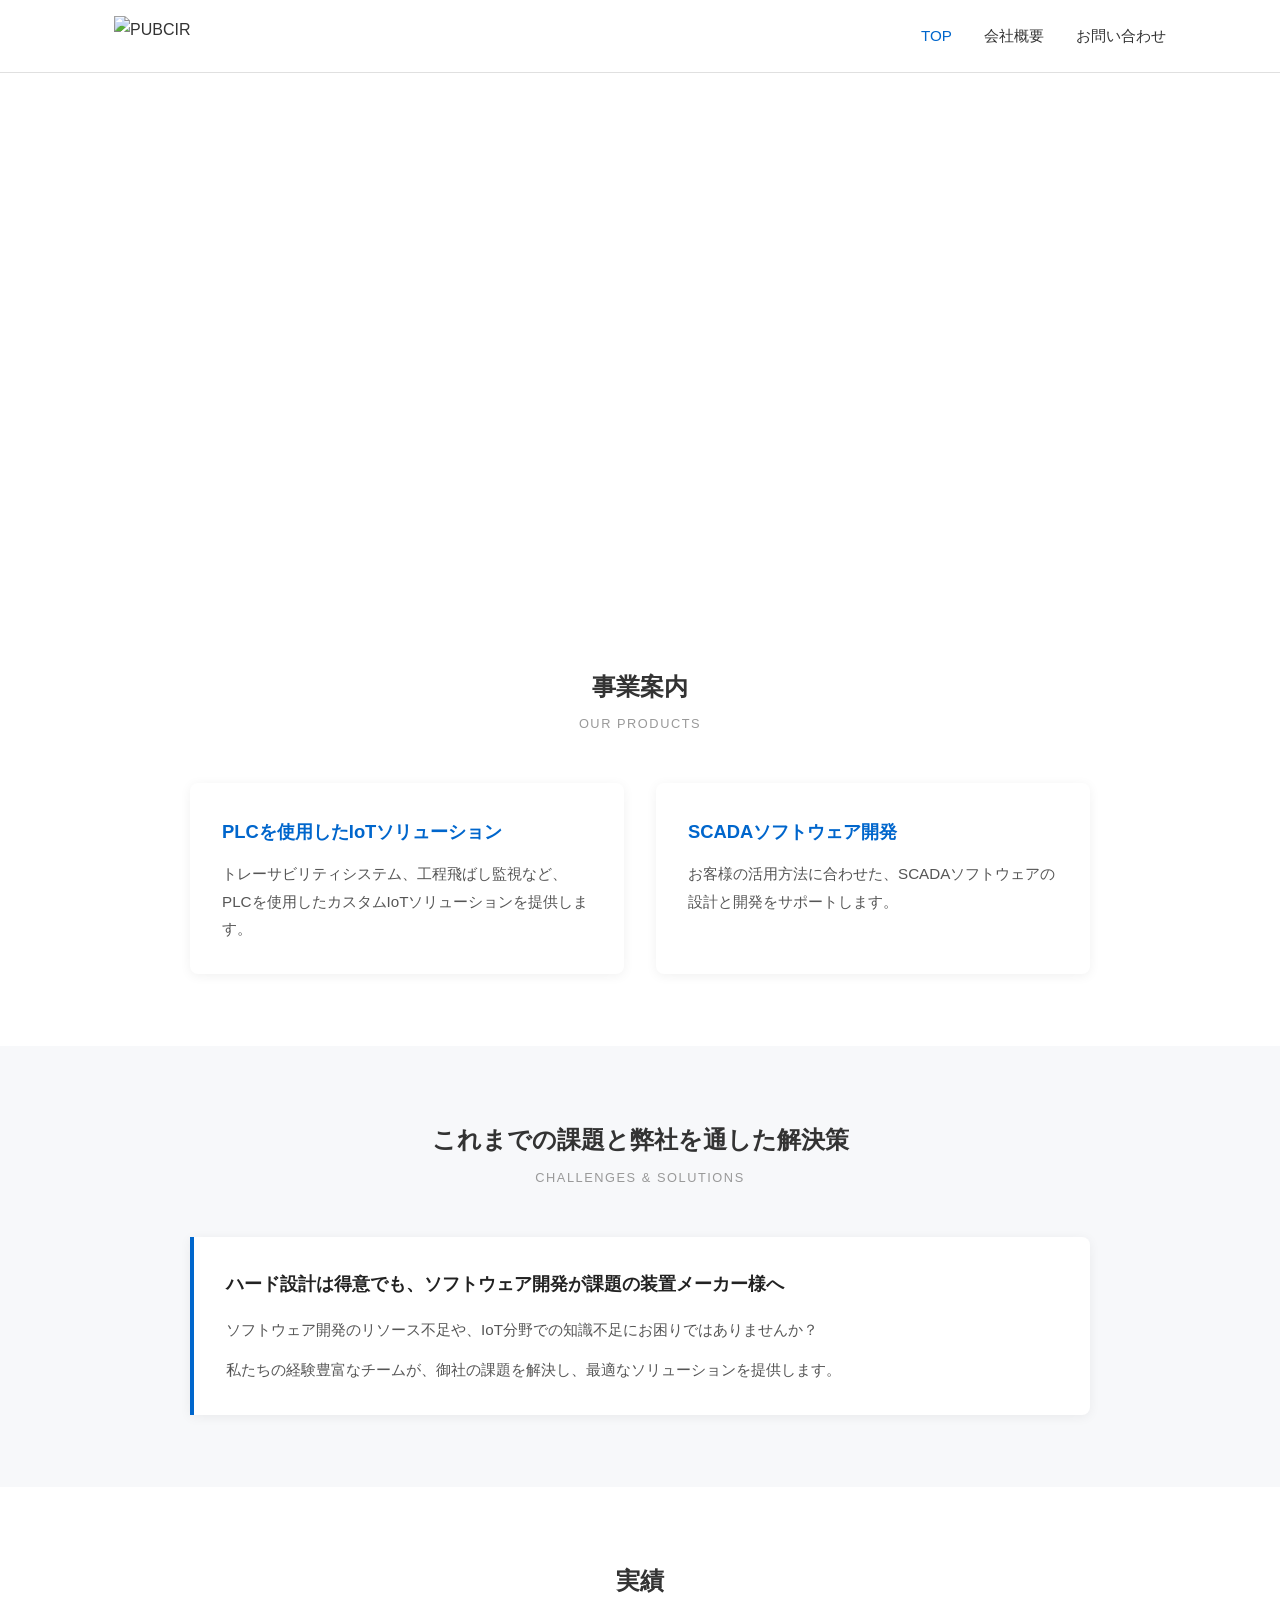
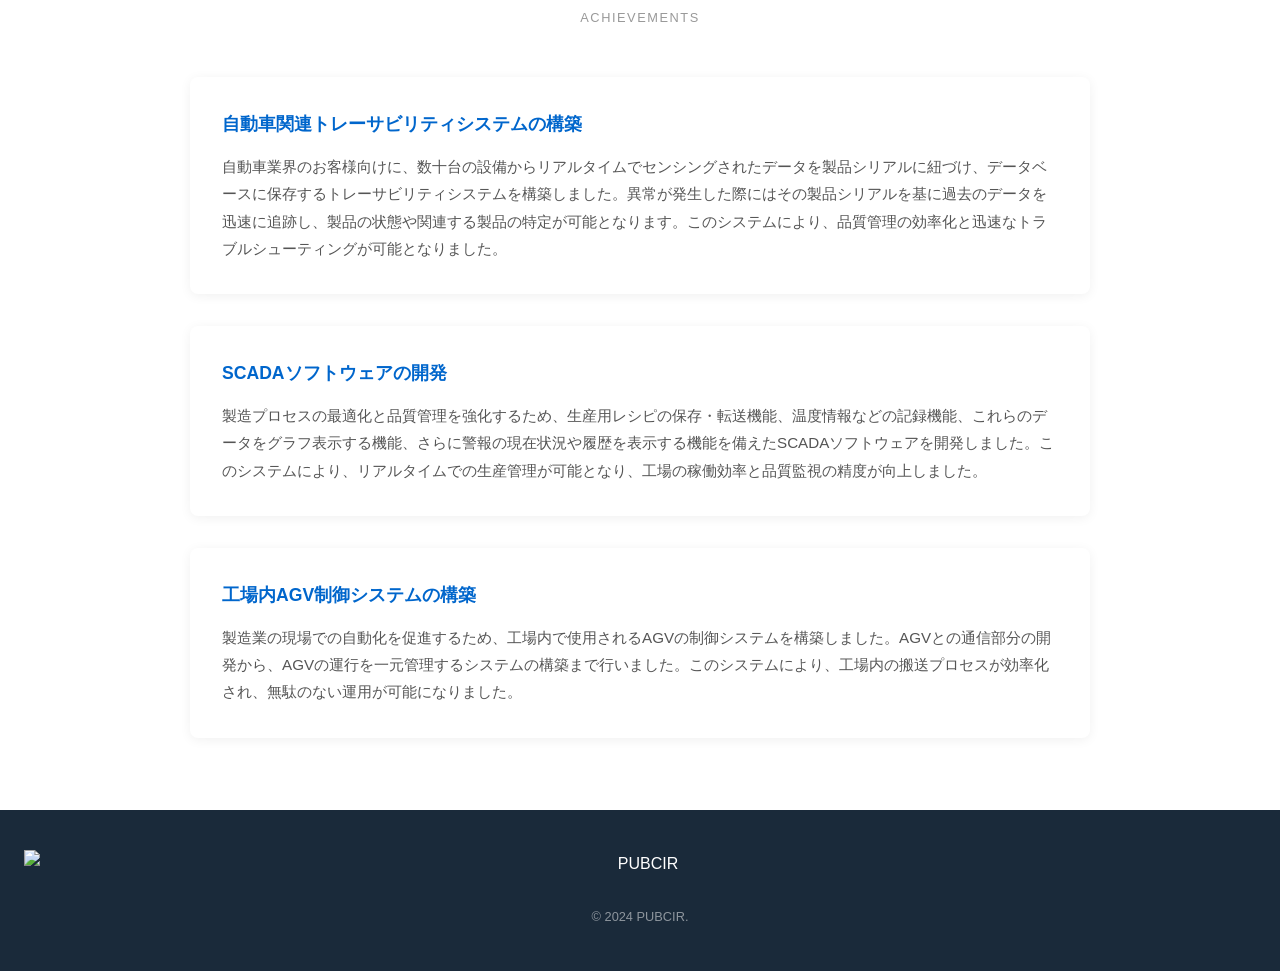
==== index.html @ 2002fdd9 "Initial commit: static website for PUBCIR" ====
<!DOCTYPE html>
<html lang="ja">
<head>
  <meta charset="UTF-8">
  <meta name="viewport" content="width=device-width, initial-scale=1.0">
  <title>PUBCIR｜デジタル技術でものづくりを次のレベルへ</title>
  <meta name="description" content="ソフトウェア開発で、製造現場の自動化・デジタル化を実現します。PLCを使用したIoTソリューション、SCADAソフトウェア開発。">
  <link rel="stylesheet" href="css/style.css">
</head>
<body>

  <!-- Header -->
  <header class="site-header">
    <div class="header-inner">
      <a href="index.html" class="logo">
        <img src="https://pubcir.net/wp-content/uploads/2024/07/pubcir_logo_23.png" alt="PUBCIR">
      </a>
      <button class="hamburger" id="hamburger" aria-label="メニュー">
        <span></span><span></span><span></span>
      </button>
      <nav class="global-nav" id="globalNav">
        <ul>
          <li><a href="index.html" class="active">TOP</a></li>
          <li><a href="company.html">会社概要</a></li>
          <li><a href="contact.html">お問い合わせ</a></li>
        </ul>
      </nav>
    </div>
  </header>

  <!-- Hero -->
  <section class="hero">
    <div class="hero-bg" style="background-image:url('https://pubcir.net/wp-content/uploads/2024/08/29417635_m-1024x681.jpg')"></div>
    <div class="hero-content">
      <h1>デジタル技術でものづくりを次のレベルへ</h1>
      <p>ソフトウェア開発で、製造現場の自動化・デジタル化を実現します</p>
    </div>
  </section>

  <!-- 事業案内 -->
  <section class="section">
    <div class="section-inner">
      <div class="section-heading">
        <h2>事業案内</h2>
        <span class="en">our products</span>
      </div>
      <div class="card-grid">
        <div class="card">
          <h3>PLCを使用したIoTソリューション</h3>
          <p>トレーサビリティシステム、工程飛ばし監視など、PLCを使用したカスタムIoTソリューションを提供します。</p>
        </div>
        <div class="card">
          <h3>SCADAソフトウェア開発</h3>
          <p>お客様の活用方法に合わせた、SCADAソフトウェアの設計と開発をサポートします。</p>
        </div>
      </div>
    </div>
  </section>

  <!-- 課題と解決策 -->
  <section class="section">
    <div class="section-inner">
      <div class="section-heading">
        <h2>これまでの課題と弊社を通した解決策</h2>
        <span class="en">Challenges &amp; Solutions</span>
      </div>
      <div class="challenge-box">
        <h3>ハード設計は得意でも、ソフトウェア開発が課題の装置メーカー様へ</h3>
        <p>ソフトウェア開発のリソース不足や、IoT分野での知識不足にお困りではありませんか？</p>
        <p style="margin-top:12px;">私たちの経験豊富なチームが、御社の課題を解決し、最適なソリューションを提供します。</p>
      </div>
    </div>
  </section>

  <!-- 実績 -->
  <section class="section">
    <div class="section-inner">
      <div class="section-heading">
        <h2>実績</h2>
        <span class="en">Achievements</span>
      </div>
      <div class="achievement-list">
        <div class="achievement-item">
          <h3>自動車関連トレーサビリティシステムの構築</h3>
          <p>自動車業界のお客様向けに、数十台の設備からリアルタイムでセンシングされたデータを製品シリアルに紐づけ、データベースに保存するトレーサビリティシステムを構築しました。異常が発生した際にはその製品シリアルを基に過去のデータを迅速に追跡し、製品の状態や関連する製品の特定が可能となります。このシステムにより、品質管理の効率化と迅速なトラブルシューティングが可能となりました。</p>
        </div>
        <div class="achievement-item">
          <h3>SCADAソフトウェアの開発</h3>
          <p>製造プロセスの最適化と品質管理を強化するため、生産用レシピの保存・転送機能、温度情報などの記録機能、これらのデータをグラフ表示する機能、さらに警報の現在状況や履歴を表示する機能を備えたSCADAソフトウェアを開発しました。このシステムにより、リアルタイムでの生産管理が可能となり、工場の稼働効率と品質監視の精度が向上しました。</p>
        </div>
        <div class="achievement-item">
          <h3>工場内AGV制御システムの構築</h3>
          <p>製造業の現場での自動化を促進するため、工場内で使用されるAGVの制御システムを構築しました。AGVとの通信部分の開発から、AGVの運行を一元管理するシステムの構築まで行いました。このシステムにより、工場内の搬送プロセスが効率化され、無駄のない運用が可能になりました。</p>
        </div>
      </div>
    </div>
  </section>

  <!-- Footer -->
  <footer class="site-footer">
    <a href="index.html" class="footer-logo">
      <img src="https://pubcir.net/wp-content/uploads/2024/07/pubcir_logo_23.png" alt="PUBCIR">
    </a>
    <small>&copy; 2024 PUBCIR.</small>
  </footer>

  <script>
    document.getElementById('hamburger').addEventListener('click', function () {
      document.getElementById('globalNav').classList.toggle('open');
    });
  </script>
</body>
</html>
---- css/style.css ----
/* ========== Reset & Base ========== */
*,
*::before,
*::after {
  margin: 0;
  padding: 0;
  box-sizing: border-box;
}

html {
  scroll-behavior: smooth;
}

body {
  font-family: "Helvetica Neue", Arial, "Hiragino Kaku Gothic ProN",
    "Hiragino Sans", Meiryo, sans-serif;
  color: #333;
  line-height: 1.8;
  background: #fff;
}

a {
  color: inherit;
  text-decoration: none;
}

img {
  max-width: 100%;
  height: auto;
  display: block;
}

/* ========== Header ========== */
.site-header {
  background: #fff;
  border-bottom: 1px solid #e0e0e0;
  position: sticky;
  top: 0;
  z-index: 100;
}

.header-inner {
  max-width: 1100px;
  margin: 0 auto;
  padding: 16px 24px;
  display: flex;
  align-items: center;
  justify-content: space-between;
}

.logo img {
  height: 40px;
  width: auto;
}

.global-nav ul {
  list-style: none;
  display: flex;
  gap: 32px;
}

.global-nav a {
  font-size: 0.95rem;
  font-weight: 500;
  transition: color 0.2s;
}

.global-nav a:hover,
.global-nav a.active {
  color: #0066cc;
}

/* Hamburger (mobile) */
.hamburger {
  display: none;
  background: none;
  border: none;
  cursor: pointer;
  flex-direction: column;
  gap: 5px;
  padding: 4px;
}

.hamburger span {
  display: block;
  width: 24px;
  height: 2px;
  background: #333;
  transition: 0.3s;
}

/* ========== Hero ========== */
.hero {
  position: relative;
  height: 520px;
  overflow: hidden;
  display: flex;
  align-items: center;
  justify-content: center;
  text-align: center;
  color: #fff;
}

.hero-bg {
  position: absolute;
  inset: 0;
  background-size: cover;
  background-position: center;
  filter: brightness(0.55);
}

.hero-content {
  position: relative;
  z-index: 1;
  max-width: 700px;
  padding: 0 24px;
}

.hero-content h1 {
  font-size: 2rem;
  font-weight: 700;
  margin-bottom: 16px;
  letter-spacing: 0.04em;
}

.hero-content p {
  font-size: 1.05rem;
  opacity: 0.92;
}

/* ========== Sections ========== */
.section {
  padding: 72px 24px;
}

.section:nth-child(even) {
  background: #f7f8fa;
}

.section-inner {
  max-width: 900px;
  margin: 0 auto;
}

.section-heading {
  text-align: center;
  margin-bottom: 48px;
}

.section-heading h2 {
  font-size: 1.5rem;
  font-weight: 700;
  margin-bottom: 4px;
}

.section-heading .en {
  display: block;
  font-size: 0.8rem;
  color: #999;
  letter-spacing: 0.12em;
  text-transform: uppercase;
}

/* ========== Cards (事業案内) ========== */
.card-grid {
  display: grid;
  grid-template-columns: repeat(auto-fit, minmax(340px, 1fr));
  gap: 32px;
}

.card {
  background: #fff;
  border-radius: 8px;
  padding: 32px;
  box-shadow: 0 2px 12px rgba(0, 0, 0, 0.06);
  transition: transform 0.2s, box-shadow 0.2s;
}

.card:hover {
  transform: translateY(-4px);
  box-shadow: 0 6px 20px rgba(0, 0, 0, 0.1);
}

.card h3 {
  font-size: 1.15rem;
  margin-bottom: 12px;
  color: #0066cc;
}

.card p {
  font-size: 0.95rem;
  color: #555;
}

/* ========== Challenges & Solutions ========== */
.challenge-box {
  background: #fff;
  border-left: 4px solid #0066cc;
  padding: 32px;
  border-radius: 0 8px 8px 0;
  box-shadow: 0 2px 12px rgba(0, 0, 0, 0.06);
}

.challenge-box h3 {
  font-size: 1.1rem;
  margin-bottom: 16px;
  color: #222;
}

.challenge-box p {
  font-size: 0.95rem;
  color: #555;
}

/* ========== Achievements ========== */
.achievement-list {
  display: flex;
  flex-direction: column;
  gap: 32px;
}

.achievement-item {
  background: #fff;
  border-radius: 8px;
  padding: 32px;
  box-shadow: 0 2px 12px rgba(0, 0, 0, 0.06);
}

.achievement-item h3 {
  font-size: 1.1rem;
  margin-bottom: 12px;
  color: #0066cc;
}

.achievement-item p {
  font-size: 0.95rem;
  color: #555;
}

/* ========== Page Header (sub pages) ========== */
.page-header {
  background: #1a2a3a;
  color: #fff;
  text-align: center;
  padding: 64px 24px;
}

.page-header h1 {
  font-size: 1.8rem;
  font-weight: 700;
  margin-bottom: 4px;
}

.page-header .en {
  font-size: 0.8rem;
  color: rgba(255, 255, 255, 0.6);
  letter-spacing: 0.12em;
  text-transform: uppercase;
}

/* ========== Company Table ========== */
.company-intro {
  text-align: center;
  margin-bottom: 48px;
  font-size: 0.95rem;
  color: #555;
}

.company-table {
  width: 100%;
  border-collapse: collapse;
}

.company-table th,
.company-table td {
  padding: 16px 20px;
  border-bottom: 1px solid #e0e0e0;
  text-align: left;
  font-size: 0.95rem;
  vertical-align: top;
}

.company-table th {
  width: 160px;
  background: #f7f8fa;
  font-weight: 600;
  white-space: nowrap;
}

/* ========== Contact CTA ========== */
.contact-body {
  text-align: center;
}

.contact-body .lead {
  font-size: 0.95rem;
  color: #555;
  margin-bottom: 40px;
}

.btn-primary {
  display: inline-block;
  background: #0066cc;
  color: #fff;
  padding: 16px 48px;
  border-radius: 6px;
  font-size: 1rem;
  font-weight: 600;
  transition: background 0.2s;
}

.btn-primary:hover {
  background: #0052a3;
}

/* ========== Breadcrumb ========== */
.breadcrumb {
  max-width: 900px;
  margin: 24px auto;
  padding: 0 24px;
  font-size: 0.85rem;
  color: #999;
}

.breadcrumb a {
  color: #0066cc;
}

.breadcrumb a:hover {
  text-decoration: underline;
}

/* ========== Footer ========== */
.site-footer {
  background: #1a2a3a;
  color: #fff;
  text-align: center;
  padding: 40px 24px;
}

.footer-logo img {
  height: 36px;
  margin: 0 auto 16px;
}

.site-footer small {
  font-size: 0.8rem;
  color: rgba(255, 255, 255, 0.5);
}

/* ========== Responsive ========== */
@media (max-width: 768px) {
  .hamburger {
    display: flex;
  }

  .global-nav {
    display: none;
    position: absolute;
    top: 100%;
    left: 0;
    right: 0;
    background: #fff;
    border-bottom: 1px solid #e0e0e0;
    padding: 16px 24px;
  }

  .global-nav.open {
    display: block;
  }

  .global-nav ul {
    flex-direction: column;
    gap: 16px;
  }

  .hero {
    height: 380px;
  }

  .hero-content h1 {
    font-size: 1.5rem;
  }

  .card-grid {
    grid-template-columns: 1fr;
  }

  .section {
    padding: 48px 16px;
  }

  .company-table th {
    width: 120px;
  }
}
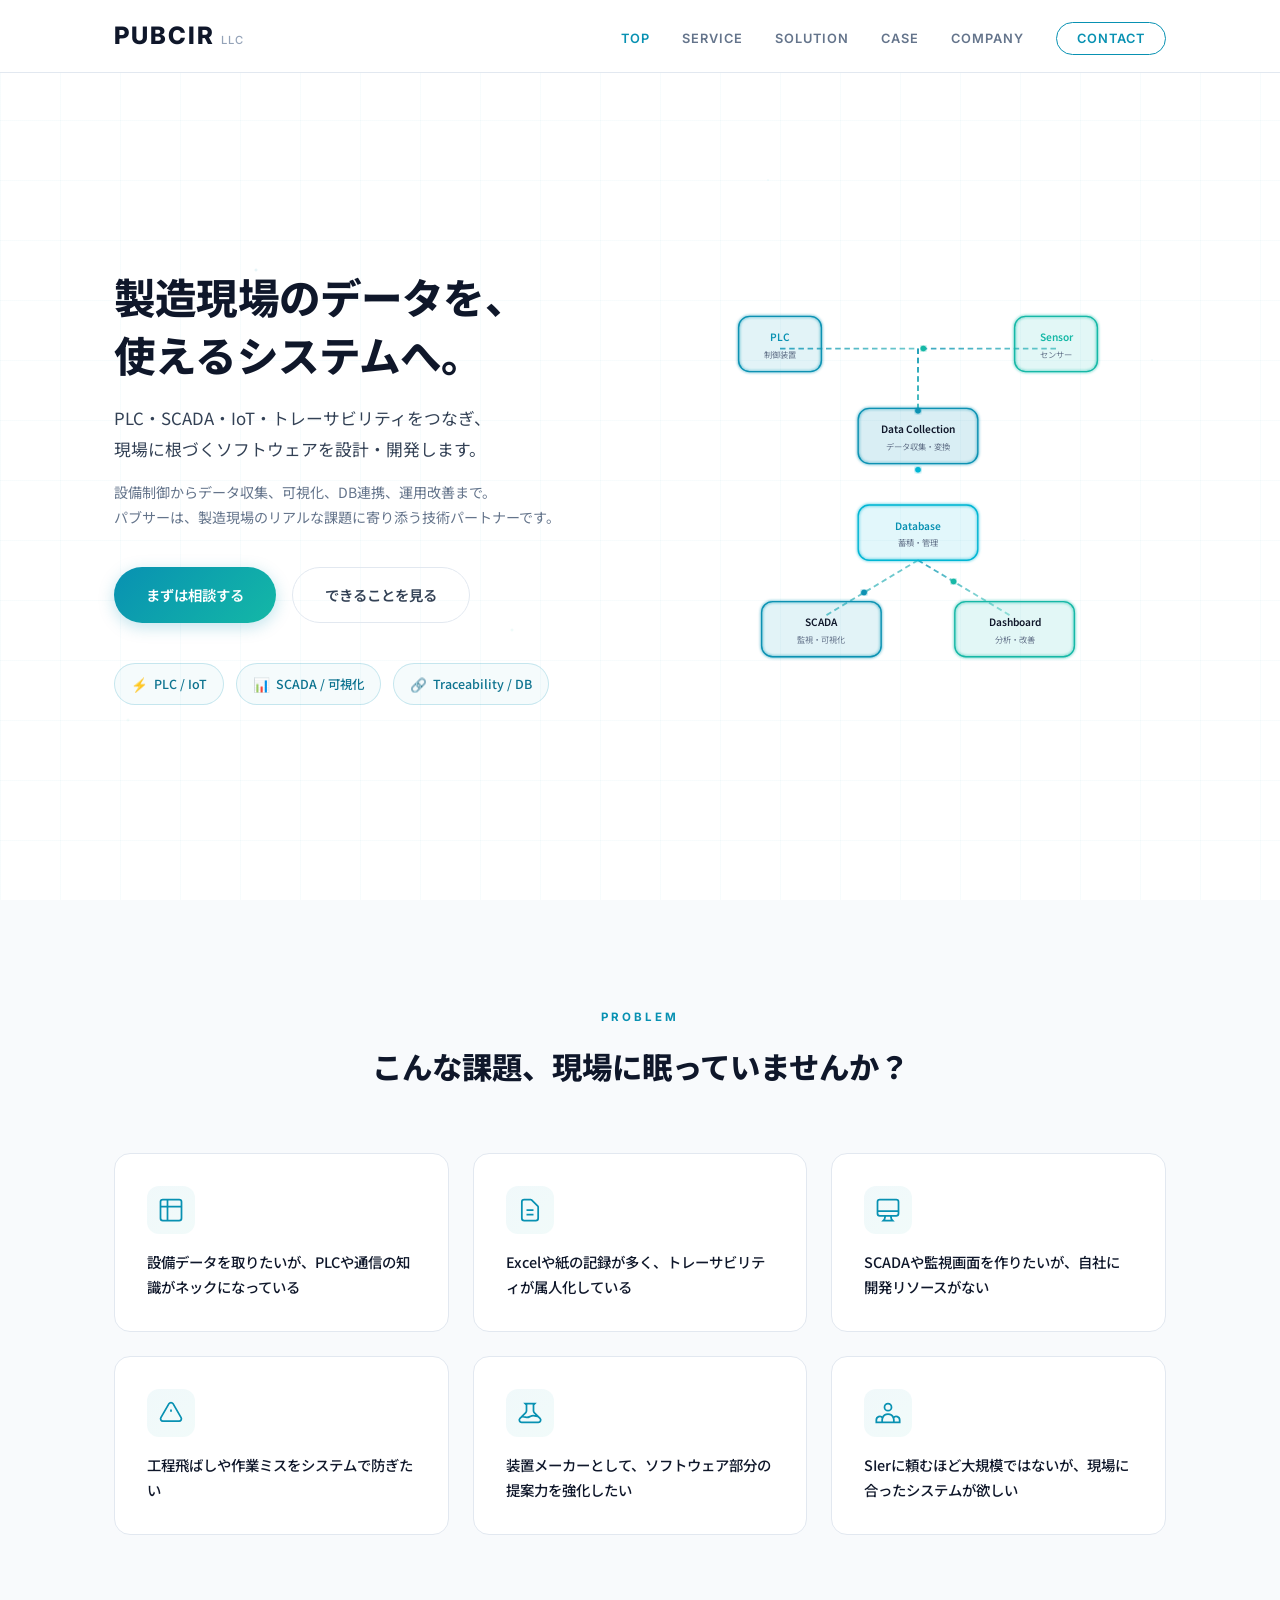
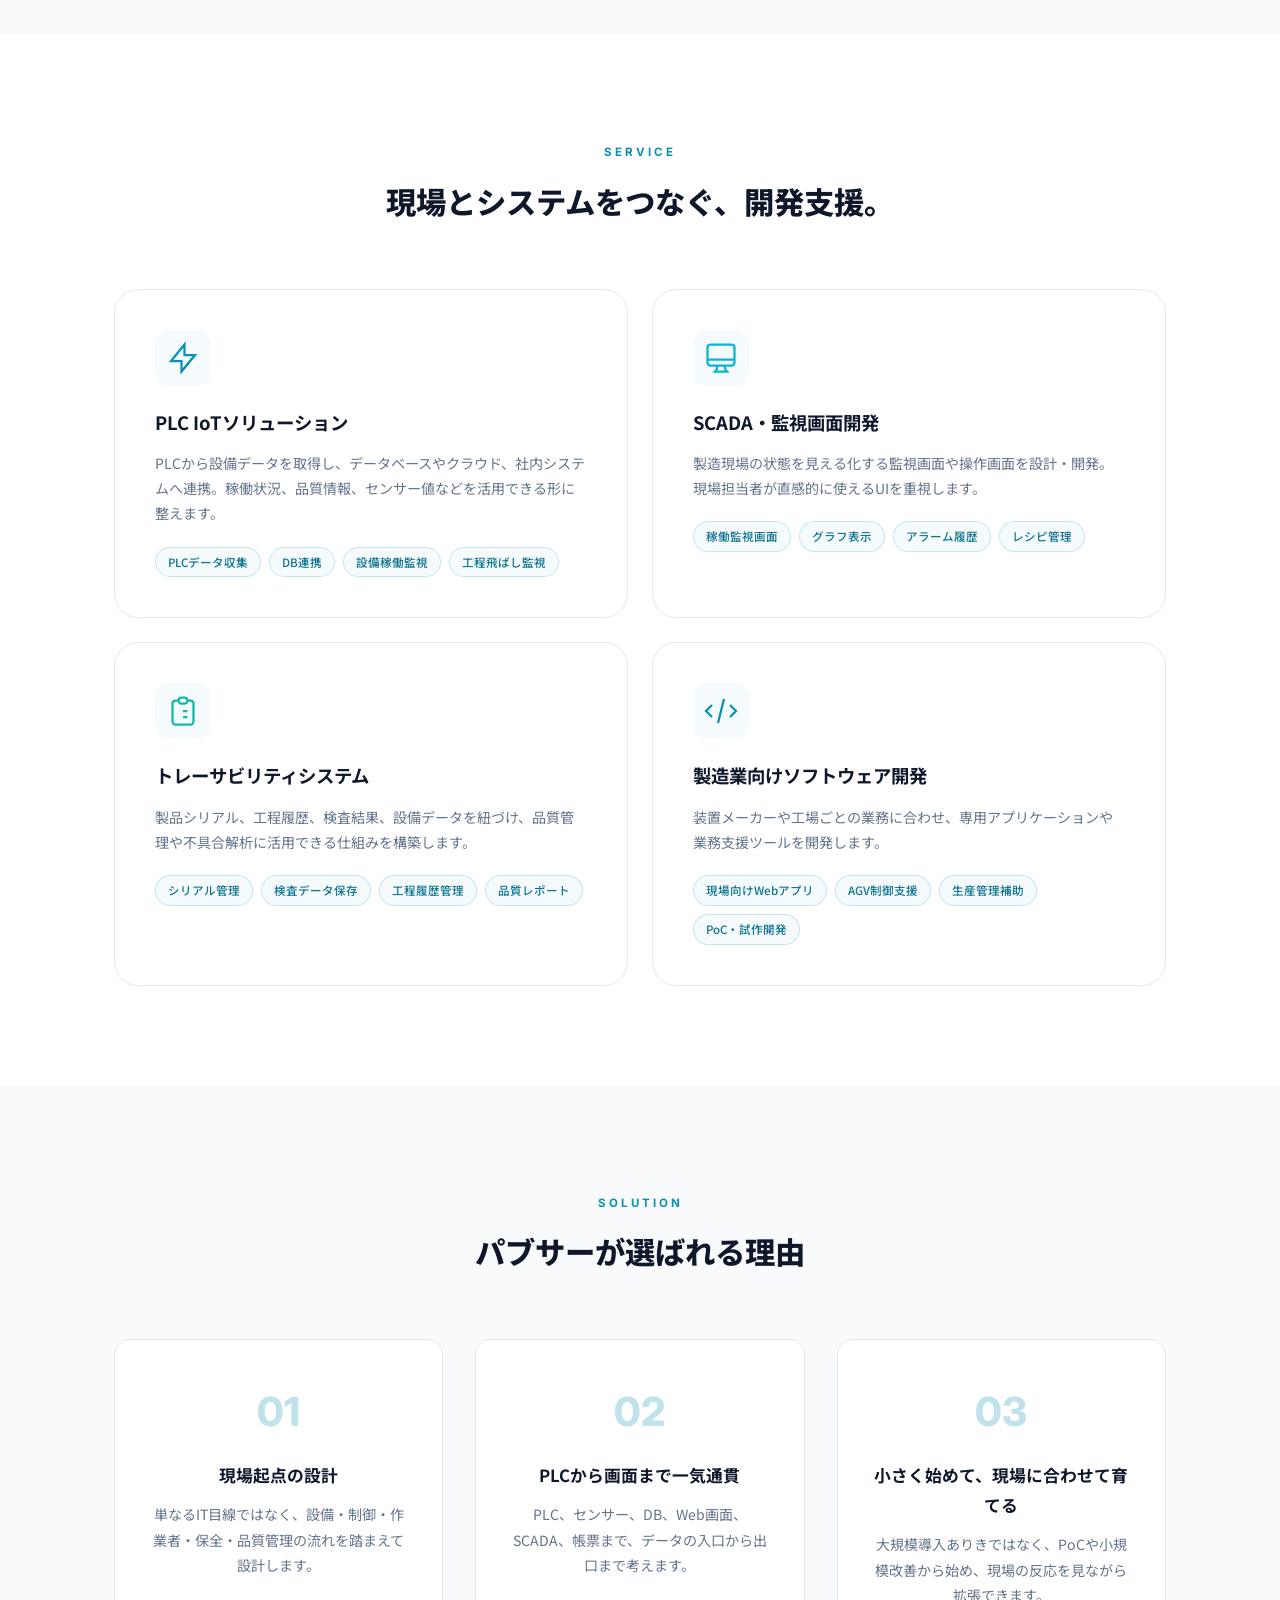
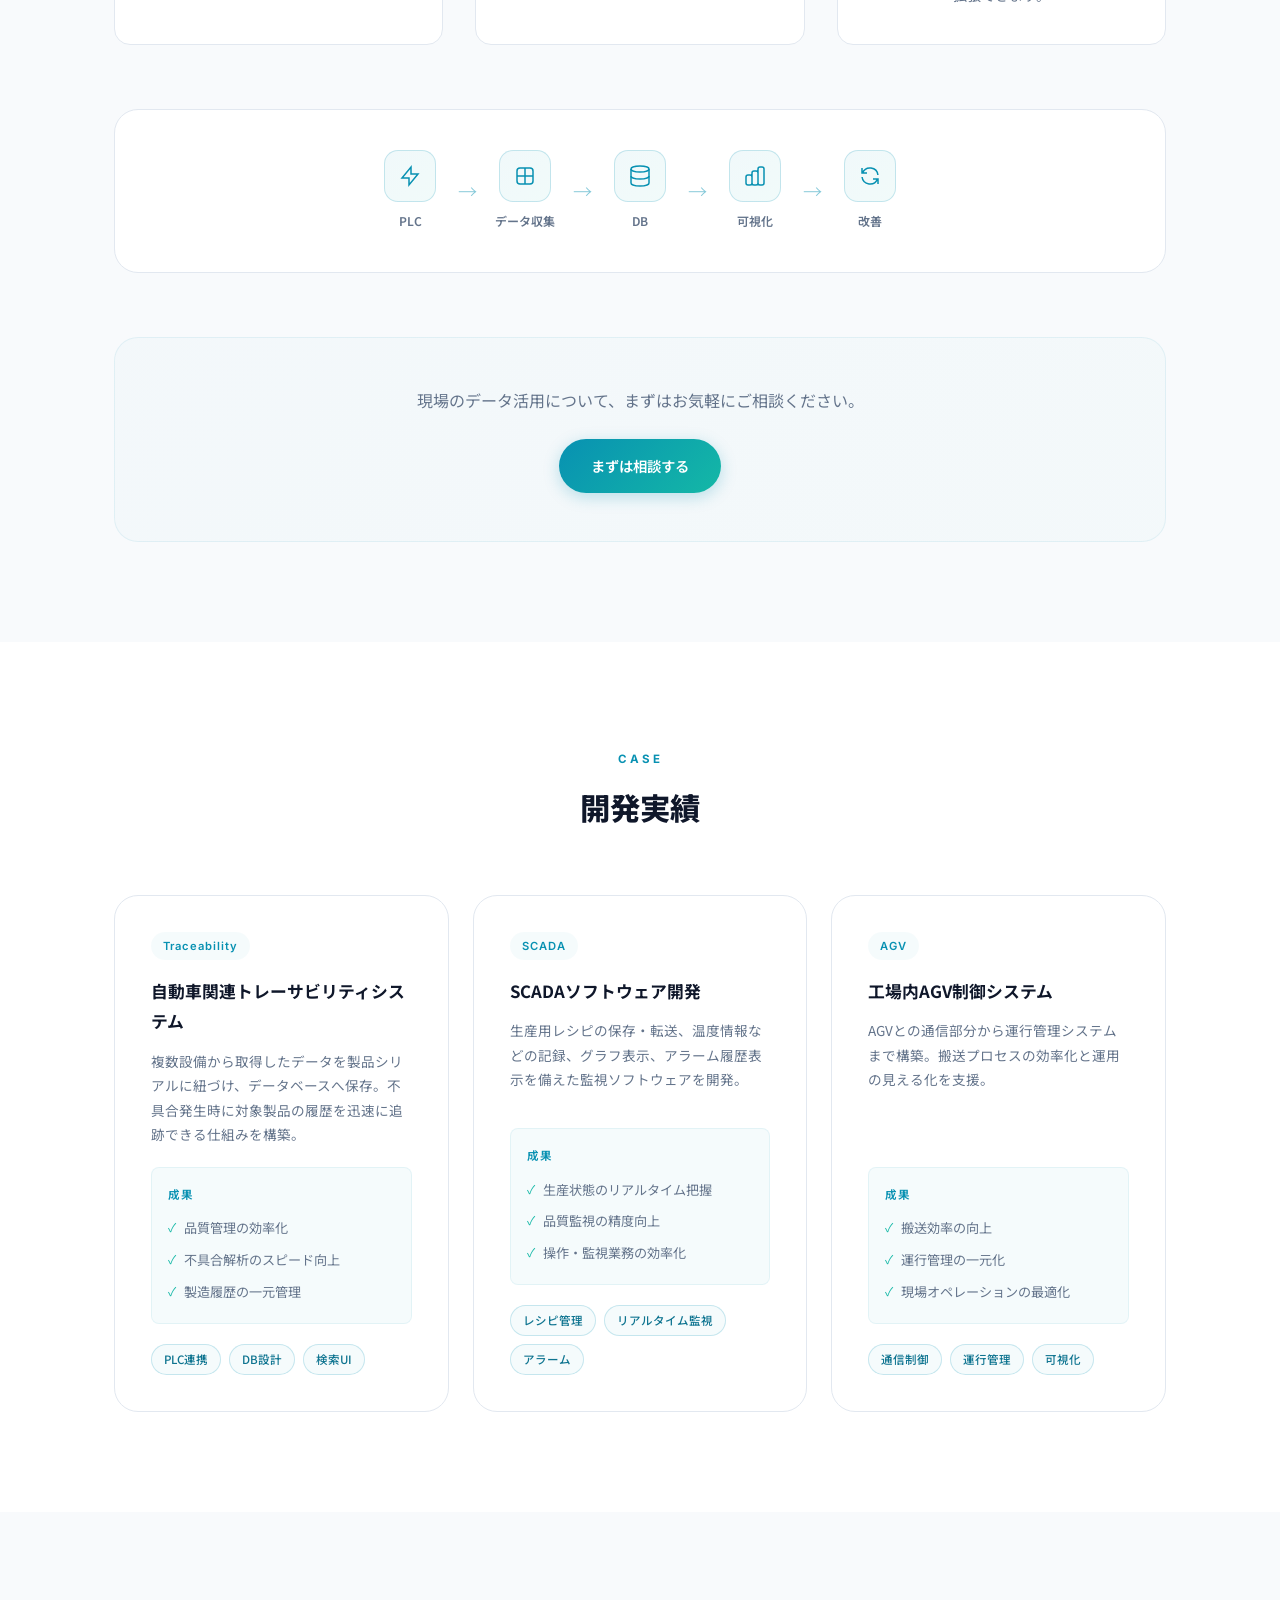
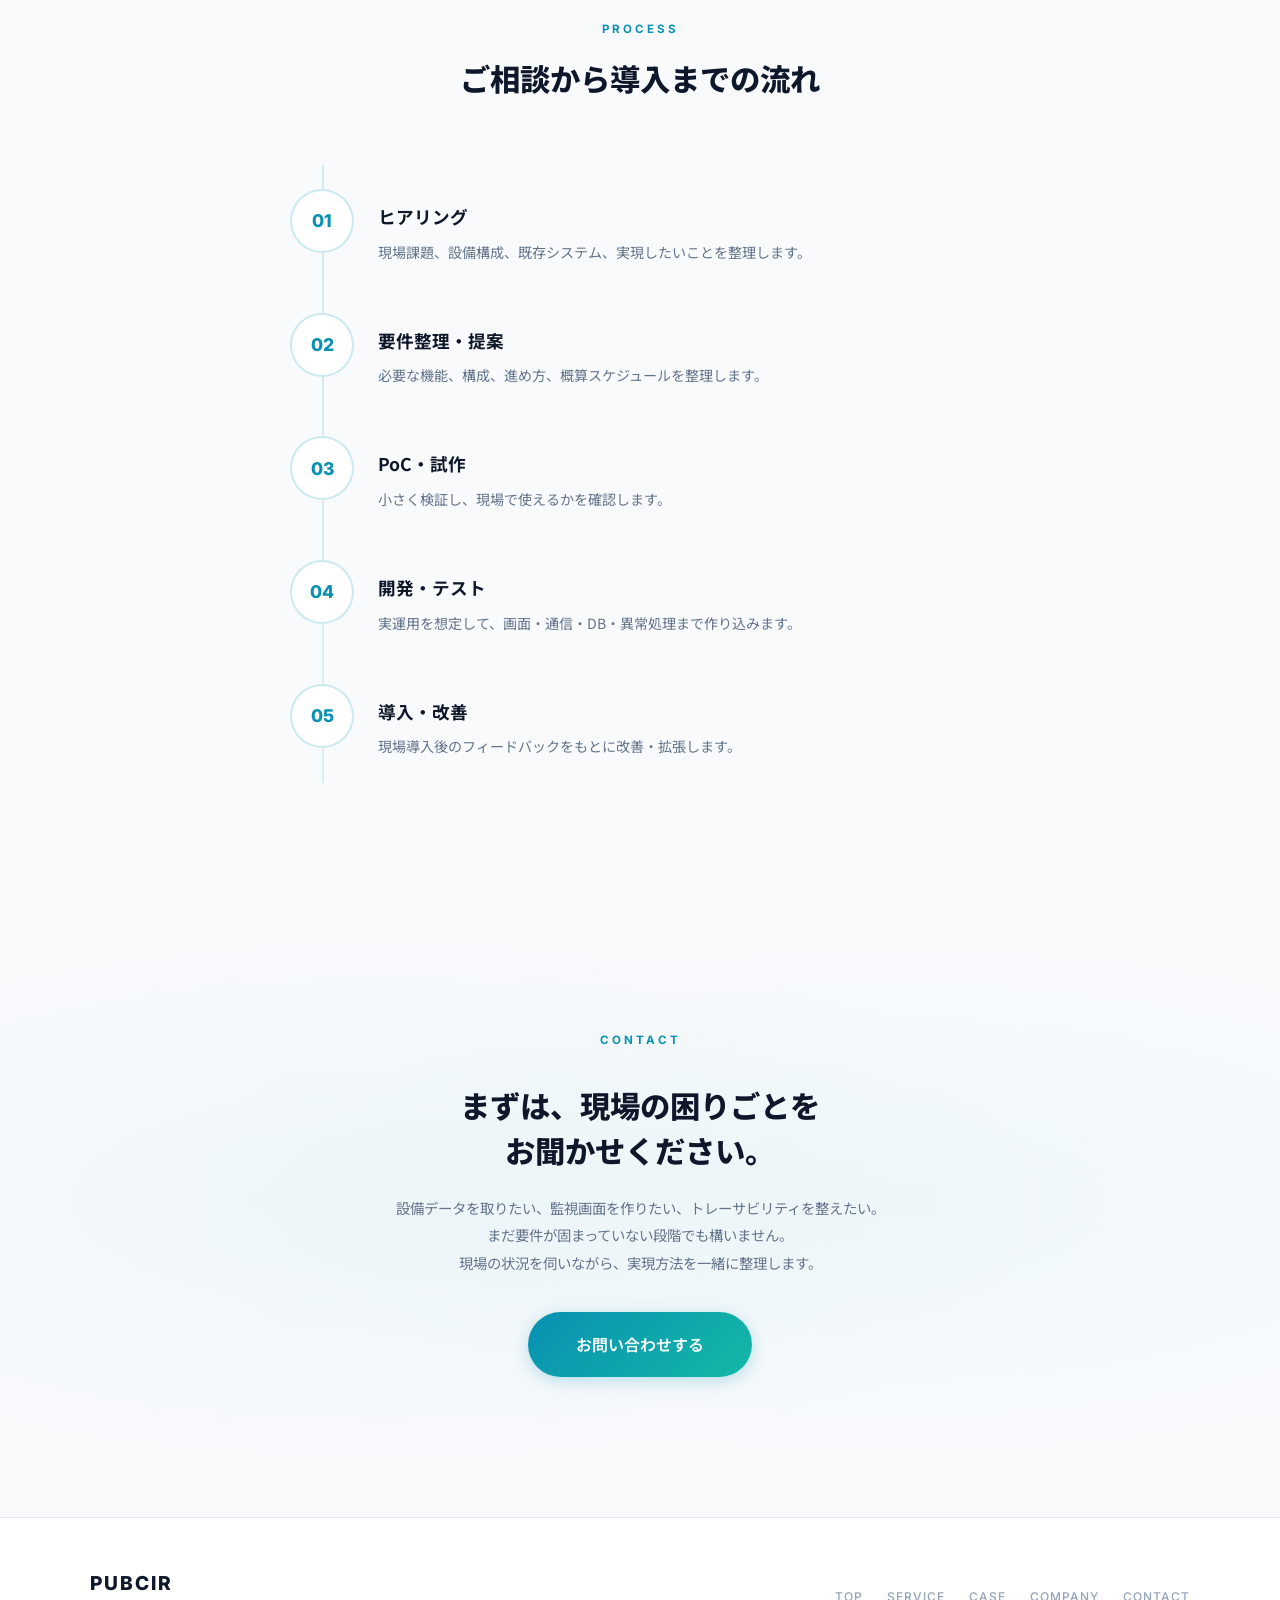
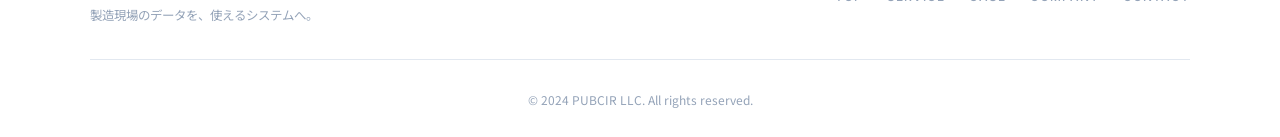
==== commit 2ba93942: "初期デザイン" ====
--- a/index.html
+++ b/index.html
@@ -3,111 +3,465 @@
 <head>
   <meta charset="UTF-8">
   <meta name="viewport" content="width=device-width, initial-scale=1.0">
-  <title>PUBCIR｜デジタル技術でものづくりを次のレベルへ</title>
-  <meta name="description" content="ソフトウェア開発で、製造現場の自動化・デジタル化を実現します。PLCを使用したIoTソリューション、SCADAソフトウェア開発。">
+  <title>パブサー合同会社 | 製造業向けソフトウェア開発・PLC IoT・SCADA</title>
+  <meta name="description" content="パブサー合同会社は、製造業向けにPLCを活用したIoTソリューション、SCADAソフトウェア、トレーサビリティシステムを提供します。">
+  <link rel="preconnect" href="https://fonts.googleapis.com">
+  <link rel="preconnect" href="https://fonts.gstatic.com" crossorigin>
+  <link href="https://fonts.googleapis.com/css2?family=Inter:wght@400;500;600;700;800&family=Noto+Sans+JP:wght@400;500;600;700;800&display=swap" rel="stylesheet">
   <link rel="stylesheet" href="css/style.css">
 </head>
 <body>
 
   <!-- Header -->
-  <header class="site-header">
+  <header class="site-header" id="header">
     <div class="header-inner">
-      <a href="index.html" class="logo">
-        <img src="https://pubcir.net/wp-content/uploads/2024/07/pubcir_logo_23.png" alt="PUBCIR">
+      <a href="#top" class="logo">
+        <span class="logo-text">PUBCIR</span>
+        <span class="logo-sub">LLC</span>
       </a>
       <button class="hamburger" id="hamburger" aria-label="メニュー">
         <span></span><span></span><span></span>
       </button>
       <nav class="global-nav" id="globalNav">
         <ul>
-          <li><a href="index.html" class="active">TOP</a></li>
-          <li><a href="company.html">会社概要</a></li>
-          <li><a href="contact.html">お問い合わせ</a></li>
+          <li><a href="#top" class="active">TOP</a></li>
+          <li><a href="#service">SERVICE</a></li>
+          <li><a href="#solution">SOLUTION</a></li>
+          <li><a href="#case">CASE</a></li>
+          <li><a href="company.html">COMPANY</a></li>
+          <li><a href="contact.html" class="nav-cta">CONTACT</a></li>
         </ul>
       </nav>
     </div>
   </header>
 
-  <!-- Hero -->
-  <section class="hero">
-    <div class="hero-bg" style="background-image:url('https://pubcir.net/wp-content/uploads/2024/08/29417635_m-1024x681.jpg')"></div>
-    <div class="hero-content">
-      <h1>デジタル技術でものづくりを次のレベルへ</h1>
-      <p>ソフトウェア開発で、製造現場の自動化・デジタル化を実現します</p>
-    </div>
-  </section>
-
-  <!-- 事業案内 -->
-  <section class="section">
-    <div class="section-inner">
-      <div class="section-heading">
-        <h2>事業案内</h2>
-        <span class="en">our products</span>
-      </div>
-      <div class="card-grid">
-        <div class="card">
-          <h3>PLCを使用したIoTソリューション</h3>
-          <p>トレーサビリティシステム、工程飛ばし監視など、PLCを使用したカスタムIoTソリューションを提供します。</p>
-        </div>
-        <div class="card">
-          <h3>SCADAソフトウェア開発</h3>
-          <p>お客様の活用方法に合わせた、SCADAソフトウェアの設計と開発をサポートします。</p>
-        </div>
-      </div>
-    </div>
-  </section>
-
-  <!-- 課題と解決策 -->
-  <section class="section">
-    <div class="section-inner">
-      <div class="section-heading">
-        <h2>これまでの課題と弊社を通した解決策</h2>
-        <span class="en">Challenges &amp; Solutions</span>
-      </div>
-      <div class="challenge-box">
-        <h3>ハード設計は得意でも、ソフトウェア開発が課題の装置メーカー様へ</h3>
-        <p>ソフトウェア開発のリソース不足や、IoT分野での知識不足にお困りではありませんか？</p>
-        <p style="margin-top:12px;">私たちの経験豊富なチームが、御社の課題を解決し、最適なソリューションを提供します。</p>
-      </div>
-    </div>
-  </section>
-
-  <!-- 実績 -->
-  <section class="section">
-    <div class="section-inner">
-      <div class="section-heading">
-        <h2>実績</h2>
-        <span class="en">Achievements</span>
-      </div>
-      <div class="achievement-list">
-        <div class="achievement-item">
-          <h3>自動車関連トレーサビリティシステムの構築</h3>
-          <p>自動車業界のお客様向けに、数十台の設備からリアルタイムでセンシングされたデータを製品シリアルに紐づけ、データベースに保存するトレーサビリティシステムを構築しました。異常が発生した際にはその製品シリアルを基に過去のデータを迅速に追跡し、製品の状態や関連する製品の特定が可能となります。このシステムにより、品質管理の効率化と迅速なトラブルシューティングが可能となりました。</p>
-        </div>
-        <div class="achievement-item">
-          <h3>SCADAソフトウェアの開発</h3>
-          <p>製造プロセスの最適化と品質管理を強化するため、生産用レシピの保存・転送機能、温度情報などの記録機能、これらのデータをグラフ表示する機能、さらに警報の現在状況や履歴を表示する機能を備えたSCADAソフトウェアを開発しました。このシステムにより、リアルタイムでの生産管理が可能となり、工場の稼働効率と品質監視の精度が向上しました。</p>
-        </div>
-        <div class="achievement-item">
-          <h3>工場内AGV制御システムの構築</h3>
-          <p>製造業の現場での自動化を促進するため、工場内で使用されるAGVの制御システムを構築しました。AGVとの通信部分の開発から、AGVの運行を一元管理するシステムの構築まで行いました。このシステムにより、工場内の搬送プロセスが効率化され、無駄のない運用が可能になりました。</p>
-        </div>
+  <!-- Hero Section -->
+  <section class="hero" id="top">
+    <div class="hero-bg">
+      <div class="hero-grid-lines"></div>
+      <div class="hero-particles"></div>
+    </div>
+    <div class="hero-inner">
+      <div class="hero-content">
+        <h1 class="fade-in-up">製造現場のデータを、<br>使えるシステムへ。</h1>
+        <p class="hero-subtitle fade-in-up delay-1">
+          PLC・SCADA・IoT・トレーサビリティをつなぎ、<br class="sp-hide">現場に根づくソフトウェアを設計・開発します。
+        </p>
+        <p class="hero-desc fade-in-up delay-2">
+          設備制御からデータ収集、可視化、DB連携、運用改善まで。<br class="sp-hide">パブサーは、製造現場のリアルな課題に寄り添う技術パートナーです。
+        </p>
+        <div class="hero-cta fade-in-up delay-3">
+          <a href="contact.html" class="btn btn-primary btn-glow">まずは相談する</a>
+          <a href="#service" class="btn btn-secondary">できることを見る</a>
+        </div>
+        <div class="hero-tags fade-in-up delay-4">
+          <span class="tag"><span class="tag-icon">⚡</span>PLC / IoT</span>
+          <span class="tag"><span class="tag-icon">📊</span>SCADA / 可視化</span>
+          <span class="tag"><span class="tag-icon">🔗</span>Traceability / DB</span>
+        </div>
+      </div>
+      <div class="hero-visual fade-in-up delay-2">
+        <div class="visual-diagram">
+          <svg viewBox="0 0 500 450" class="diagram-svg" xmlns="http://www.w3.org/2000/svg">
+            <defs>
+              <linearGradient id="lineGradient" x1="0%" y1="0%" x2="100%" y2="100%">
+                <stop offset="0%" style="stop-color:#0891B2;stop-opacity:0.8"/>
+                <stop offset="100%" style="stop-color:#14B8A6;stop-opacity:0.4"/>
+              </linearGradient>
+              <filter id="glow">
+                <feGaussianBlur stdDeviation="2" result="coloredBlur"/>
+                <feMerge>
+                  <feMergeNode in="coloredBlur"/>
+                  <feMergeNode in="SourceGraphic"/>
+                </feMerge>
+              </filter>
+            </defs>
+            <!-- Connection Lines -->
+            <path class="data-line" d="M100,80 L250,80 L250,150" stroke="url(#lineGradient)" stroke-width="2" fill="none" stroke-dasharray="6,4"/>
+            <path class="data-line delay-line-1" d="M400,80 L250,80 L250,150" stroke="url(#lineGradient)" stroke-width="2" fill="none" stroke-dasharray="6,4"/>
+            <path class="data-line delay-line-2" d="M250,200 L250,250" stroke="url(#lineGradient)" stroke-width="2" fill="none" stroke-dasharray="6,4"/>
+            <path class="data-line delay-line-3" d="M250,310 L150,370" stroke="url(#lineGradient)" stroke-width="2" fill="none" stroke-dasharray="6,4"/>
+            <path class="data-line delay-line-4" d="M250,310 L350,370" stroke="url(#lineGradient)" stroke-width="2" fill="none" stroke-dasharray="6,4"/>
+            <!-- PLC Node -->
+            <rect x="55" y="45" width="90" height="60" rx="12" fill="rgba(8,145,178,0.06)" stroke="#0891B2" stroke-width="1.5" filter="url(#glow)"/>
+            <text x="100" y="72" text-anchor="middle" fill="#0891B2" font-size="11" font-weight="600">PLC</text>
+            <text x="100" y="90" text-anchor="middle" fill="#64748B" font-size="9">制御装置</text>
+            <!-- Sensor Node -->
+            <rect x="355" y="45" width="90" height="60" rx="12" fill="rgba(20,184,166,0.06)" stroke="#14B8A6" stroke-width="1.5" filter="url(#glow)"/>
+            <text x="400" y="72" text-anchor="middle" fill="#14B8A6" font-size="11" font-weight="600">Sensor</text>
+            <text x="400" y="90" text-anchor="middle" fill="#64748B" font-size="9">センサー</text>
+            <!-- Data Collection Node -->
+            <rect x="185" y="145" width="130" height="60" rx="12" fill="rgba(8,145,178,0.08)" stroke="#0891B2" stroke-width="1.5" filter="url(#glow)"/>
+            <text x="250" y="172" text-anchor="middle" fill="#0F172A" font-size="11" font-weight="600">Data Collection</text>
+            <text x="250" y="190" text-anchor="middle" fill="#64748B" font-size="9">データ収集・変換</text>
+            <!-- Database Node -->
+            <rect x="185" y="250" width="130" height="60" rx="12" fill="rgba(6,182,212,0.06)" stroke="#06B6D4" stroke-width="1.5" filter="url(#glow)"/>
+            <text x="250" y="277" text-anchor="middle" fill="#0891B2" font-size="11" font-weight="600">Database</text>
+            <text x="250" y="295" text-anchor="middle" fill="#64748B" font-size="9">蓄積・管理</text>
+            <!-- SCADA Node -->
+            <rect x="80" y="355" width="130" height="60" rx="12" fill="rgba(8,145,178,0.06)" stroke="#0891B2" stroke-width="1.5" filter="url(#glow)"/>
+            <text x="145" y="382" text-anchor="middle" fill="#0F172A" font-size="11" font-weight="600">SCADA</text>
+            <text x="145" y="400" text-anchor="middle" fill="#64748B" font-size="9">監視・可視化</text>
+            <!-- Dashboard Node -->
+            <rect x="290" y="355" width="130" height="60" rx="12" fill="rgba(20,184,166,0.06)" stroke="#14B8A6" stroke-width="1.5" filter="url(#glow)"/>
+            <text x="355" y="382" text-anchor="middle" fill="#0F172A" font-size="11" font-weight="600">Dashboard</text>
+            <text x="355" y="400" text-anchor="middle" fill="#64748B" font-size="9">分析・改善</text>
+            <!-- Animated dots -->
+            <circle r="3" fill="#0891B2" filter="url(#glow)">
+              <animateMotion dur="3s" repeatCount="indefinite" path="M100,80 L250,80 L250,150"/>
+            </circle>
+            <circle r="3" fill="#14B8A6" filter="url(#glow)">
+              <animateMotion dur="3s" repeatCount="indefinite" path="M400,80 L250,80 L250,150" begin="1s"/>
+            </circle>
+            <circle r="3" fill="#06B6D4" filter="url(#glow)">
+              <animateMotion dur="2s" repeatCount="indefinite" path="M250,200 L250,250" begin="0.5s"/>
+            </circle>
+            <circle r="3" fill="#0891B2" filter="url(#glow)">
+              <animateMotion dur="2.5s" repeatCount="indefinite" path="M250,310 L150,370" begin="1.5s"/>
+            </circle>
+            <circle r="3" fill="#14B8A6" filter="url(#glow)">
+              <animateMotion dur="2.5s" repeatCount="indefinite" path="M250,310 L350,370" begin="2s"/>
+            </circle>
+          </svg>
+        </div>
+      </div>
+    </div>
+  </section>
+
+  <!-- Problem Section -->
+  <section class="section section-alt" id="problem">
+    <div class="container">
+      <div class="section-header scroll-reveal">
+        <span class="section-label">PROBLEM</span>
+        <h2 class="section-title">こんな課題、現場に眠っていませんか？</h2>
+      </div>
+      <div class="problem-grid">
+        <div class="problem-card scroll-reveal">
+          <div class="problem-icon">
+            <svg width="28" height="28" viewBox="0 0 24 24" fill="none" stroke="currentColor" stroke-width="1.5"><path d="M9 3H5a2 2 0 00-2 2v4m6-6h10a2 2 0 012 2v4M9 3v18m0 0h10a2 2 0 002-2V9M9 21H5a2 2 0 01-2-2V9m0 0h18"/></svg>
+          </div>
+          <p class="problem-text">設備データを取りたいが、PLCや通信の知識がネックになっている</p>
+        </div>
+        <div class="problem-card scroll-reveal">
+          <div class="problem-icon">
+            <svg width="28" height="28" viewBox="0 0 24 24" fill="none" stroke="currentColor" stroke-width="1.5"><path d="M9 12h6m-6 4h6m2 5H7a2 2 0 01-2-2V5a2 2 0 012-2h5.586a1 1 0 01.707.293l5.414 5.414a1 1 0 01.293.707V19a2 2 0 01-2 2z"/></svg>
+          </div>
+          <p class="problem-text">Excelや紙の記録が多く、トレーサビリティが属人化している</p>
+        </div>
+        <div class="problem-card scroll-reveal">
+          <div class="problem-icon">
+            <svg width="28" height="28" viewBox="0 0 24 24" fill="none" stroke="currentColor" stroke-width="1.5"><path d="M9.75 17L9 20l-1 1h8l-1-1-.75-3M3 13h18M5 17h14a2 2 0 002-2V5a2 2 0 00-2-2H5a2 2 0 00-2 2v10a2 2 0 002 2z"/></svg>
+          </div>
+          <p class="problem-text">SCADAや監視画面を作りたいが、自社に開発リソースがない</p>
+        </div>
+        <div class="problem-card scroll-reveal">
+          <div class="problem-icon">
+            <svg width="28" height="28" viewBox="0 0 24 24" fill="none" stroke="currentColor" stroke-width="1.5"><path d="M12 9v2m0 4h.01m-6.938 4h13.856c1.54 0 2.502-1.667 1.732-3L13.732 4c-.77-1.333-2.694-1.333-3.464 0L3.34 16c-.77 1.333.192 3 1.732 3z"/></svg>
+          </div>
+          <p class="problem-text">工程飛ばしや作業ミスをシステムで防ぎたい</p>
+        </div>
+        <div class="problem-card scroll-reveal">
+          <div class="problem-icon">
+            <svg width="28" height="28" viewBox="0 0 24 24" fill="none" stroke="currentColor" stroke-width="1.5"><path d="M19.428 15.428a2 2 0 00-1.022-.547l-2.387-.477a6 6 0 00-3.86.517l-.318.158a6 6 0 01-3.86.517L6.05 15.21a2 2 0 00-1.806.547M8 4h8l-1 1v5.172a2 2 0 00.586 1.414l5 5c1.26 1.26.367 3.414-1.415 3.414H4.828c-1.782 0-2.674-2.154-1.414-3.414l5-5A2 2 0 009 10.172V5L8 4z"/></svg>
+          </div>
+          <p class="problem-text">装置メーカーとして、ソフトウェア部分の提案力を強化したい</p>
+        </div>
+        <div class="problem-card scroll-reveal">
+          <div class="problem-icon">
+            <svg width="28" height="28" viewBox="0 0 24 24" fill="none" stroke="currentColor" stroke-width="1.5"><path d="M17 20h5v-2a3 3 0 00-5.356-1.857M17 20H7m10 0v-2c0-.656-.126-1.283-.356-1.857M7 20H2v-2a3 3 0 015.356-1.857M7 20v-2c0-.656.126-1.283.356-1.857m0 0a5.002 5.002 0 019.288 0M15 7a3 3 0 11-6 0 3 3 0 016 0z"/></svg>
+          </div>
+          <p class="problem-text">SIerに頼むほど大規模ではないが、現場に合ったシステムが欲しい</p>
+        </div>
+      </div>
+    </div>
+  </section>
+
+  <!-- Service Section -->
+  <section class="section section-light" id="service">
+    <div class="container">
+      <div class="section-header scroll-reveal">
+        <span class="section-label">SERVICE</span>
+        <h2 class="section-title">現場とシステムをつなぐ、開発支援。</h2>
+      </div>
+      <div class="service-grid">
+        <div class="service-card scroll-reveal">
+          <div class="service-icon">
+            <svg width="36" height="36" viewBox="0 0 24 24" fill="none" stroke="#0891B2" stroke-width="1.5"><path d="M13 10V3L4 14h7v7l9-11h-7z"/></svg>
+          </div>
+          <h3 class="service-title">PLC IoTソリューション</h3>
+          <p class="service-desc">PLCから設備データを取得し、データベースやクラウド、社内システムへ連携。稼働状況、品質情報、センサー値などを活用できる形に整えます。</p>
+          <div class="service-tags">
+            <span class="pill">PLCデータ収集</span>
+            <span class="pill">DB連携</span>
+            <span class="pill">設備稼働監視</span>
+            <span class="pill">工程飛ばし監視</span>
+          </div>
+        </div>
+        <div class="service-card scroll-reveal">
+          <div class="service-icon">
+            <svg width="36" height="36" viewBox="0 0 24 24" fill="none" stroke="#06B6D4" stroke-width="1.5"><path d="M9.75 17L9 20l-1 1h8l-1-1-.75-3M3 13h18M5 17h14a2 2 0 002-2V5a2 2 0 00-2-2H5a2 2 0 00-2 2v10a2 2 0 002 2z"/></svg>
+          </div>
+          <h3 class="service-title">SCADA・監視画面開発</h3>
+          <p class="service-desc">製造現場の状態を見える化する監視画面や操作画面を設計・開発。現場担当者が直感的に使えるUIを重視します。</p>
+          <div class="service-tags">
+            <span class="pill">稼働監視画面</span>
+            <span class="pill">グラフ表示</span>
+            <span class="pill">アラーム履歴</span>
+            <span class="pill">レシピ管理</span>
+          </div>
+        </div>
+        <div class="service-card scroll-reveal">
+          <div class="service-icon">
+            <svg width="36" height="36" viewBox="0 0 24 24" fill="none" stroke="#14B8A6" stroke-width="1.5"><path d="M9 5H7a2 2 0 00-2 2v12a2 2 0 002 2h10a2 2 0 002-2V7a2 2 0 00-2-2h-2M9 5a2 2 0 002 2h2a2 2 0 002-2M9 5a2 2 0 012-2h2a2 2 0 012 2m-3 7h3m-3 4h3m-6-4h.01M9 16h.01"/></svg>
+          </div>
+          <h3 class="service-title">トレーサビリティシステム</h3>
+          <p class="service-desc">製品シリアル、工程履歴、検査結果、設備データを紐づけ、品質管理や不具合解析に活用できる仕組みを構築します。</p>
+          <div class="service-tags">
+            <span class="pill">シリアル管理</span>
+            <span class="pill">検査データ保存</span>
+            <span class="pill">工程履歴管理</span>
+            <span class="pill">品質レポート</span>
+          </div>
+        </div>
+        <div class="service-card scroll-reveal">
+          <div class="service-icon">
+            <svg width="36" height="36" viewBox="0 0 24 24" fill="none" stroke="#0891B2" stroke-width="1.5"><path d="M10 20l4-16m4 4l4 4-4 4M6 16l-4-4 4-4"/></svg>
+          </div>
+          <h3 class="service-title">製造業向けソフトウェア開発</h3>
+          <p class="service-desc">装置メーカーや工場ごとの業務に合わせ、専用アプリケーションや業務支援ツールを開発します。</p>
+          <div class="service-tags">
+            <span class="pill">現場向けWebアプリ</span>
+            <span class="pill">AGV制御支援</span>
+            <span class="pill">生産管理補助</span>
+            <span class="pill">PoC・試作開発</span>
+          </div>
+        </div>
+      </div>
+    </div>
+  </section>
+
+  <!-- Solution Section -->
+  <section class="section section-alt" id="solution">
+    <div class="container">
+      <div class="section-header scroll-reveal">
+        <span class="section-label">SOLUTION</span>
+        <h2 class="section-title">パブサーが選ばれる理由</h2>
+      </div>
+      <div class="solution-grid">
+        <div class="solution-card scroll-reveal">
+          <div class="solution-number">01</div>
+          <h3 class="solution-title">現場起点の設計</h3>
+          <p class="solution-desc">単なるIT目線ではなく、設備・制御・作業者・保全・品質管理の流れを踏まえて設計します。</p>
+        </div>
+        <div class="solution-card scroll-reveal">
+          <div class="solution-number">02</div>
+          <h3 class="solution-title">PLCから画面まで一気通貫</h3>
+          <p class="solution-desc">PLC、センサー、DB、Web画面、SCADA、帳票まで、データの入口から出口まで考えます。</p>
+        </div>
+        <div class="solution-card scroll-reveal">
+          <div class="solution-number">03</div>
+          <h3 class="solution-title">小さく始めて、現場に合わせて育てる</h3>
+          <p class="solution-desc">大規模導入ありきではなく、PoCや小規模改善から始め、現場の反応を見ながら拡張できます。</p>
+        </div>
+      </div>
+
+      <!-- Flow Steps -->
+      <div class="flow-section scroll-reveal">
+        <div class="flow-steps">
+          <div class="flow-step">
+            <div class="flow-step-icon">
+              <svg width="24" height="24" viewBox="0 0 24 24" fill="none" stroke="currentColor" stroke-width="1.5"><path d="M13 10V3L4 14h7v7l9-11h-7z"/></svg>
+            </div>
+            <span class="flow-step-label">PLC</span>
+          </div>
+          <div class="flow-arrow">→</div>
+          <div class="flow-step">
+            <div class="flow-step-icon">
+              <svg width="24" height="24" viewBox="0 0 24 24" fill="none" stroke="currentColor" stroke-width="1.5"><path d="M4 7v10c0 2 1 3 3 3h10c2 0 3-1 3-3V7c0-2-1-3-3-3H7C5 4 4 5 4 7z"/><path d="M12 4v16M4 12h16"/></svg>
+            </div>
+            <span class="flow-step-label">データ収集</span>
+          </div>
+          <div class="flow-arrow">→</div>
+          <div class="flow-step">
+            <div class="flow-step-icon">
+              <svg width="24" height="24" viewBox="0 0 24 24" fill="none" stroke="currentColor" stroke-width="1.5"><ellipse cx="12" cy="5" rx="9" ry="3"/><path d="M21 12c0 1.66-4 3-9 3s-9-1.34-9-3"/><path d="M3 5v14c0 1.66 4 3 9 3s9-1.34 9-3V5"/></svg>
+            </div>
+            <span class="flow-step-label">DB</span>
+          </div>
+          <div class="flow-arrow">→</div>
+          <div class="flow-step">
+            <div class="flow-step-icon">
+              <svg width="24" height="24" viewBox="0 0 24 24" fill="none" stroke="currentColor" stroke-width="1.5"><path d="M9 19v-6a2 2 0 00-2-2H5a2 2 0 00-2 2v6a2 2 0 002 2h2a2 2 0 002-2zm0 0V9a2 2 0 012-2h2a2 2 0 012 2v10m-6 0a2 2 0 002 2h2a2 2 0 002-2m0 0V5a2 2 0 012-2h2a2 2 0 012 2v14a2 2 0 01-2 2h-2a2 2 0 01-2-2z"/></svg>
+            </div>
+            <span class="flow-step-label">可視化</span>
+          </div>
+          <div class="flow-arrow">→</div>
+          <div class="flow-step">
+            <div class="flow-step-icon">
+              <svg width="24" height="24" viewBox="0 0 24 24" fill="none" stroke="currentColor" stroke-width="1.5"><path d="M4 4v5h.582m15.356 2A8.001 8.001 0 004.582 9m0 0H9m11 11v-5h-.581m0 0a8.003 8.003 0 01-15.357-2m15.357 2H15"/></svg>
+            </div>
+            <span class="flow-step-label">改善</span>
+          </div>
+        </div>
+      </div>
+
+      <div class="mid-cta scroll-reveal">
+        <p class="mid-cta-text">現場のデータ活用について、まずはお気軽にご相談ください。</p>
+        <a href="contact.html" class="btn btn-primary">まずは相談する</a>
+      </div>
+    </div>
+  </section>
+
+  <!-- Case Section -->
+  <section class="section section-light" id="case">
+    <div class="container">
+      <div class="section-header scroll-reveal">
+        <span class="section-label">CASE</span>
+        <h2 class="section-title">開発実績</h2>
+      </div>
+      <div class="case-grid">
+        <div class="case-card scroll-reveal">
+          <div class="case-badge">Traceability</div>
+          <h3 class="case-title">自動車関連トレーサビリティシステム</h3>
+          <p class="case-desc">複数設備から取得したデータを製品シリアルに紐づけ、データベースへ保存。不具合発生時に対象製品の履歴を迅速に追跡できる仕組みを構築。</p>
+          <div class="case-results">
+            <span class="case-result-label">成果</span>
+            <ul class="case-result-list">
+              <li>品質管理の効率化</li>
+              <li>不具合解析のスピード向上</li>
+              <li>製造履歴の一元管理</li>
+            </ul>
+          </div>
+          <div class="case-tags">
+            <span class="pill">PLC連携</span>
+            <span class="pill">DB設計</span>
+            <span class="pill">検索UI</span>
+          </div>
+        </div>
+        <div class="case-card scroll-reveal">
+          <div class="case-badge">SCADA</div>
+          <h3 class="case-title">SCADAソフトウェア開発</h3>
+          <p class="case-desc">生産用レシピの保存・転送、温度情報などの記録、グラフ表示、アラーム履歴表示を備えた監視ソフトウェアを開発。</p>
+          <div class="case-results">
+            <span class="case-result-label">成果</span>
+            <ul class="case-result-list">
+              <li>生産状態のリアルタイム把握</li>
+              <li>品質監視の精度向上</li>
+              <li>操作・監視業務の効率化</li>
+            </ul>
+          </div>
+          <div class="case-tags">
+            <span class="pill">レシピ管理</span>
+            <span class="pill">リアルタイム監視</span>
+            <span class="pill">アラーム</span>
+          </div>
+        </div>
+        <div class="case-card scroll-reveal">
+          <div class="case-badge">AGV</div>
+          <h3 class="case-title">工場内AGV制御システム</h3>
+          <p class="case-desc">AGVとの通信部分から運行管理システムまで構築。搬送プロセスの効率化と運用の見える化を支援。</p>
+          <div class="case-results">
+            <span class="case-result-label">成果</span>
+            <ul class="case-result-list">
+              <li>搬送効率の向上</li>
+              <li>運行管理の一元化</li>
+              <li>現場オペレーションの最適化</li>
+            </ul>
+          </div>
+          <div class="case-tags">
+            <span class="pill">通信制御</span>
+            <span class="pill">運行管理</span>
+            <span class="pill">可視化</span>
+          </div>
+        </div>
+      </div>
+    </div>
+  </section>
+
+  <!-- Process Section -->
+  <section class="section section-alt">
+    <div class="container">
+      <div class="section-header scroll-reveal">
+        <span class="section-label">PROCESS</span>
+        <h2 class="section-title">ご相談から導入までの流れ</h2>
+      </div>
+      <div class="process-timeline">
+        <div class="process-step scroll-reveal">
+          <div class="process-number">01</div>
+          <div class="process-content">
+            <h3 class="process-title">ヒアリング</h3>
+            <p class="process-desc">現場課題、設備構成、既存システム、実現したいことを整理します。</p>
+          </div>
+        </div>
+        <div class="process-step scroll-reveal">
+          <div class="process-number">02</div>
+          <div class="process-content">
+            <h3 class="process-title">要件整理・提案</h3>
+            <p class="process-desc">必要な機能、構成、進め方、概算スケジュールを整理します。</p>
+          </div>
+        </div>
+        <div class="process-step scroll-reveal">
+          <div class="process-number">03</div>
+          <div class="process-content">
+            <h3 class="process-title">PoC・試作</h3>
+            <p class="process-desc">小さく検証し、現場で使えるかを確認します。</p>
+          </div>
+        </div>
+        <div class="process-step scroll-reveal">
+          <div class="process-number">04</div>
+          <div class="process-content">
+            <h3 class="process-title">開発・テスト</h3>
+            <p class="process-desc">実運用を想定して、画面・通信・DB・異常処理まで作り込みます。</p>
+          </div>
+        </div>
+        <div class="process-step scroll-reveal">
+          <div class="process-number">05</div>
+          <div class="process-content">
+            <h3 class="process-title">導入・改善</h3>
+            <p class="process-desc">現場導入後のフィードバックをもとに改善・拡張します。</p>
+          </div>
+        </div>
+      </div>
+    </div>
+  </section>
+
+  <!-- Contact CTA Section -->
+  <section class="section section-contact">
+    <div class="container">
+      <div class="contact-inner scroll-reveal">
+        <span class="section-label">CONTACT</span>
+        <h2 class="contact-title">まずは、現場の困りごとを<br>お聞かせください。</h2>
+        <p class="contact-desc">設備データを取りたい、監視画面を作りたい、トレーサビリティを整えたい。<br class="sp-hide">まだ要件が固まっていない段階でも構いません。<br>現場の状況を伺いながら、実現方法を一緒に整理します。</p>
+        <a href="https://forms.office.com/r/dQQ1ZHqTfq" class="btn btn-primary btn-large btn-glow" target="_blank" rel="noopener noreferrer">お問い合わせする</a>
       </div>
     </div>
   </section>
 
   <!-- Footer -->
   <footer class="site-footer">
-    <a href="index.html" class="footer-logo">
-      <img src="https://pubcir.net/wp-content/uploads/2024/07/pubcir_logo_23.png" alt="PUBCIR">
-    </a>
-    <small>&copy; 2024 PUBCIR.</small>
+    <div class="footer-inner">
+      <div>
+        <div class="footer-logo-text">PUBCIR</div>
+        <p class="footer-tagline">製造現場のデータを、使えるシステムへ。</p>
+      </div>
+      <nav class="footer-nav">
+        <a href="#top">TOP</a>
+        <a href="#service">SERVICE</a>
+        <a href="#case">CASE</a>
+        <a href="company.html">COMPANY</a>
+        <a href="contact.html">CONTACT</a>
+      </nav>
+    </div>
+    <div class="footer-bottom">
+      <small>&copy; 2024 PUBCIR LLC. All rights reserved.</small>
+    </div>
   </footer>
 
-  <script>
-    document.getElementById('hamburger').addEventListener('click', function () {
-      document.getElementById('globalNav').classList.toggle('open');
-    });
-  </script>
+  <!-- Back to Top -->
+  <button class="back-to-top" id="backToTop" aria-label="ページトップへ">
+    <svg width="20" height="20" viewBox="0 0 24 24" fill="none" stroke="currentColor" stroke-width="2"><path d="M18 15l-6-6-6 6"/></svg>
+  </button>
+
+  <script src="js/main.js"></script>
 </body>
 </html>
--- a/css/style.css
+++ b/css/style.css
@@ -1,27 +1,51 @@
-/* ========== Reset & Base ========== */
-*,
-*::before,
-*::after {
+/* ========================================
+   PUBCIR - Clean Corporate Website
+   White-base design with teal accents
+   ======================================== */
+
+/* --- Reset & Variables --- */
+*, *::before, *::after {
   margin: 0;
   padding: 0;
   box-sizing: border-box;
 }
 
+:root {
+  --bg-white: #ffffff;
+  --bg-light: #F8FAFC;
+  --bg-section: #F1F5F9;
+  --text-primary: #0F172A;
+  --text-secondary: #334155;
+  --text-sub: #64748B;
+  --text-muted: #94A3B8;
+  --accent: #0891B2;
+  --accent-light: #06B6D4;
+  --accent-dark: #0E7490;
+  --accent-teal: #14B8A6;
+  --accent-bg: rgba(8, 145, 178, 0.04);
+  --accent-bg-hover: rgba(8, 145, 178, 0.08);
+  --border: #E2E8F0;
+  --border-accent: rgba(8, 145, 178, 0.2);
+  --radius-sm: 8px;
+  --radius-md: 16px;
+  --radius-lg: 24px;
+  --shadow-sm: 0 1px 3px rgba(0,0,0,0.06);
+  --shadow-md: 0 4px 16px rgba(0,0,0,0.08);
+  --shadow-lg: 0 8px 32px rgba(0,0,0,0.1);
+  --transition: 0.3s cubic-bezier(0.4, 0, 0.2, 1);
+}
+
 html {
   scroll-behavior: smooth;
+  font-size: 16px;
 }
 
 body {
-  font-family: "Helvetica Neue", Arial, "Hiragino Kaku Gothic ProN",
-    "Hiragino Sans", Meiryo, sans-serif;
-  color: #333;
+  font-family: 'Noto Sans JP', 'Inter', -apple-system, BlinkMacSystemFont, sans-serif;
+  color: var(--text-primary);
   line-height: 1.8;
-  background: #fff;
-}
-
-a {
-  color: inherit;
-  text-decoration: none;
+  overflow-x: hidden;
+  background: var(--bg-white);
 }
 
 img {
@@ -30,367 +54,1208 @@
   display: block;
 }
 
-/* ========== Header ========== */
-.site-header {
-  background: #fff;
-  border-bottom: 1px solid #e0e0e0;
-  position: sticky;
-  top: 0;
-  z-index: 100;
-}
-
-.header-inner {
+a {
+  text-decoration: none;
+  color: inherit;
+  transition: var(--transition);
+}
+
+ul { list-style: none; }
+
+.container {
   max-width: 1100px;
   margin: 0 auto;
-  padding: 16px 24px;
+  padding: 0 24px;
+}
+
+.sp-only { display: none; }
+
+/* --- Header --- */
+.site-header {
+  position: fixed;
+  top: 0;
+  left: 0;
+  right: 0;
+  z-index: 1000;
+  background: rgba(255, 255, 255, 0.92);
+  backdrop-filter: blur(16px);
+  -webkit-backdrop-filter: blur(16px);
+  border-bottom: 1px solid var(--border);
+  transition: var(--transition);
+}
+
+.site-header.scrolled {
+  box-shadow: 0 2px 20px rgba(0, 0, 0, 0.06);
+}
+
+.header-inner {
   display: flex;
   align-items: center;
   justify-content: space-between;
-}
-
-.logo img {
-  height: 40px;
-  width: auto;
+  max-width: 1100px;
+  margin: 0 auto;
+  padding: 0 24px;
+  height: 72px;
+}
+
+.logo {
+  display: flex;
+  align-items: baseline;
+  gap: 6px;
+}
+
+.logo-text {
+  font-family: 'Inter', sans-serif;
+  font-size: 1.5rem;
+  font-weight: 800;
+  color: var(--text-primary);
+  letter-spacing: 2px;
+}
+
+.logo-sub {
+  font-family: 'Inter', sans-serif;
+  font-size: 0.7rem;
+  font-weight: 500;
+  color: var(--text-muted);
+  letter-spacing: 1px;
+}
+
+.global-nav {
+  display: flex;
+  align-items: center;
+  gap: 32px;
 }
 
 .global-nav ul {
-  list-style: none;
-  display: flex;
+  display: flex;
+  align-items: center;
   gap: 32px;
 }
 
 .global-nav a {
-  font-size: 0.95rem;
-  font-weight: 500;
-  transition: color 0.2s;
+  font-family: 'Inter', sans-serif;
+  font-size: 0.8rem;
+  font-weight: 600;
+  color: var(--text-sub);
+  letter-spacing: 1px;
+  transition: var(--transition);
 }
 
 .global-nav a:hover,
 .global-nav a.active {
-  color: #0066cc;
-}
-
-/* Hamburger (mobile) */
+  color: var(--accent);
+}
+
+.global-nav a.nav-cta {
+  color: var(--accent);
+  padding: 8px 20px;
+  border: 1px solid var(--accent);
+  border-radius: 100px;
+}
+
+.global-nav a.nav-cta:hover {
+  background: var(--accent);
+  color: #fff;
+}
+
+/* Hamburger */
 .hamburger {
   display: none;
+  flex-direction: column;
+  justify-content: center;
+  align-items: center;
+  gap: 5px;
+  width: 40px;
+  height: 40px;
   background: none;
   border: none;
   cursor: pointer;
-  flex-direction: column;
-  gap: 5px;
-  padding: 4px;
+  z-index: 1001;
 }
 
 .hamburger span {
   display: block;
   width: 24px;
   height: 2px;
-  background: #333;
-  transition: 0.3s;
-}
-
-/* ========== Hero ========== */
+  background: var(--text-primary);
+  border-radius: 2px;
+  transition: var(--transition);
+}
+
+.hamburger.active span:nth-child(1) {
+  transform: rotate(45deg) translate(5px, 5px);
+}
+.hamburger.active span:nth-child(2) {
+  opacity: 0;
+}
+.hamburger.active span:nth-child(3) {
+  transform: rotate(-45deg) translate(5px, -5px);
+}
+
+/* --- Hero Section --- */
 .hero {
   position: relative;
-  height: 520px;
+  min-height: 100vh;
+  display: flex;
+  align-items: center;
+  background: var(--bg-white);
   overflow: hidden;
-  display: flex;
-  align-items: center;
-  justify-content: center;
-  text-align: center;
-  color: #fff;
+  padding-top: 72px;
 }
 
 .hero-bg {
   position: absolute;
   inset: 0;
-  background-size: cover;
-  background-position: center;
-  filter: brightness(0.55);
-}
-
-.hero-content {
+  overflow: hidden;
+}
+
+.hero-grid-lines {
+  position: absolute;
+  inset: 0;
+  background-image:
+    linear-gradient(rgba(8,145,178,0.03) 1px, transparent 1px),
+    linear-gradient(90deg, rgba(8,145,178,0.03) 1px, transparent 1px);
+  background-size: 60px 60px;
+}
+
+.hero-particles {
+  position: absolute;
+  inset: 0;
+  background:
+    radial-gradient(2px 2px at 20% 30%, rgba(8,145,178,0.15), transparent),
+    radial-gradient(2px 2px at 40% 70%, rgba(20,184,166,0.1), transparent),
+    radial-gradient(1px 1px at 60% 20%, rgba(6,182,212,0.15), transparent),
+    radial-gradient(1px 1px at 80% 60%, rgba(8,145,178,0.1), transparent),
+    radial-gradient(2px 2px at 10% 80%, rgba(20,184,166,0.08), transparent),
+    radial-gradient(1px 1px at 90% 40%, rgba(6,182,212,0.12), transparent);
+}
+
+.hero-inner {
+  display: grid;
+  grid-template-columns: 1fr 1fr;
+  gap: 60px;
+  align-items: center;
+  max-width: 1100px;
+  margin: 0 auto;
+  padding: 80px 24px;
+  width: 100%;
   position: relative;
   z-index: 1;
+}
+
+.hero-content h1 {
+  font-size: 2.6rem;
+  font-weight: 800;
+  color: var(--text-primary);
+  line-height: 1.4;
+  letter-spacing: -0.02em;
+}
+
+.hero-subtitle {
+  font-size: 1.05rem;
+  color: var(--text-secondary);
+  margin-top: 20px;
+  line-height: 1.8;
+}
+
+.hero-desc {
+  font-size: 0.88rem;
+  color: var(--text-sub);
+  margin-top: 16px;
+  line-height: 1.8;
+}
+
+.hero-cta {
+  display: flex;
+  gap: 16px;
+  margin-top: 36px;
+  flex-wrap: wrap;
+}
+
+.hero-tags {
+  display: flex;
+  gap: 12px;
+  margin-top: 40px;
+  flex-wrap: wrap;
+}
+
+.tag {
+  display: inline-flex;
+  align-items: center;
+  gap: 6px;
+  padding: 8px 16px;
+  background: var(--accent-bg);
+  border: 1px solid var(--border-accent);
+  border-radius: 100px;
+  font-size: 0.78rem;
+  color: var(--accent-dark);
+  font-weight: 500;
+}
+
+.tag-icon {
+  font-size: 0.85rem;
+}
+
+/* Hero Visual */
+.hero-visual {
+  display: flex;
+  justify-content: center;
+  align-items: center;
+}
+
+.visual-diagram {
+  width: 100%;
+  max-width: 460px;
+}
+
+.diagram-svg {
+  width: 100%;
+  height: auto;
+}
+
+.data-line {
+  animation: dashMove 3s linear infinite;
+}
+.delay-line-1 { animation-delay: 0.5s; }
+.delay-line-2 { animation-delay: 1s; }
+.delay-line-3 { animation-delay: 1.5s; }
+.delay-line-4 { animation-delay: 2s; }
+
+@keyframes dashMove {
+  to { stroke-dashoffset: -20; }
+}
+
+/* --- Buttons --- */
+.btn {
+  display: inline-flex;
+  align-items: center;
+  justify-content: center;
+  padding: 14px 32px;
+  font-size: 0.9rem;
+  font-weight: 600;
+  border-radius: 100px;
+  transition: var(--transition);
+  cursor: pointer;
+  border: none;
+  white-space: nowrap;
+}
+
+.btn-primary {
+  background: linear-gradient(135deg, var(--accent), var(--accent-teal));
+  color: #fff;
+  box-shadow: 0 4px 16px rgba(8, 145, 178, 0.25);
+}
+
+.btn-primary:hover {
+  transform: translateY(-2px);
+  box-shadow: 0 8px 24px rgba(8, 145, 178, 0.35);
+}
+
+.btn-glow {
+  animation: btnGlow 3s ease-in-out infinite;
+}
+
+@keyframes btnGlow {
+  0%, 100% { box-shadow: 0 4px 16px rgba(8, 145, 178, 0.25); }
+  50% { box-shadow: 0 4px 24px rgba(8, 145, 178, 0.4); }
+}
+
+.btn-secondary {
+  background: transparent;
+  color: var(--text-secondary);
+  border: 1px solid var(--border);
+}
+
+.btn-secondary:hover {
+  border-color: var(--accent);
+  color: var(--accent);
+  transform: translateY(-2px);
+}
+
+.btn-large {
+  padding: 18px 48px;
+  font-size: 1rem;
+}
+
+/* --- Sections --- */
+.section {
+  padding: 100px 0;
+}
+
+.section-light {
+  background: var(--bg-white);
+}
+
+.section-alt {
+  background: var(--bg-light);
+}
+
+.section-header {
+  text-align: center;
+  margin-bottom: 64px;
+}
+
+.section-label {
+  display: inline-block;
+  font-family: 'Inter', sans-serif;
+  font-size: 0.72rem;
+  font-weight: 700;
+  letter-spacing: 3px;
+  color: var(--accent);
+  margin-bottom: 16px;
+  text-transform: uppercase;
+}
+
+.section-title {
+  font-size: 1.9rem;
+  font-weight: 800;
+  color: var(--text-primary);
+  line-height: 1.5;
+}
+
+/* --- Problem Cards --- */
+.problem-grid {
+  display: grid;
+  grid-template-columns: repeat(3, 1fr);
+  gap: 24px;
+}
+
+.problem-card {
+  padding: 32px;
+  background: #fff;
+  border: 1px solid var(--border);
+  border-radius: var(--radius-md);
+  transition: var(--transition);
+  position: relative;
+  overflow: hidden;
+}
+
+.problem-card::before {
+  content: '';
+  position: absolute;
+  top: 0;
+  left: 0;
+  right: 0;
+  height: 3px;
+  background: linear-gradient(90deg, var(--accent), var(--accent-teal));
+  opacity: 0;
+  transition: var(--transition);
+}
+
+.problem-card:hover {
+  transform: translateY(-4px);
+  box-shadow: var(--shadow-lg);
+  border-color: transparent;
+}
+
+.problem-card:hover::before {
+  opacity: 1;
+}
+
+.problem-icon {
+  width: 48px;
+  height: 48px;
+  display: flex;
+  align-items: center;
+  justify-content: center;
+  background: linear-gradient(135deg, rgba(8,145,178,0.06), rgba(20,184,166,0.06));
+  border-radius: 12px;
+  color: var(--accent);
+  margin-bottom: 16px;
+}
+
+.problem-text {
+  font-size: 0.9rem;
+  color: var(--text-primary);
+  line-height: 1.7;
+  font-weight: 500;
+}
+
+/* --- Service Cards --- */
+.service-grid {
+  display: grid;
+  grid-template-columns: repeat(2, 1fr);
+  gap: 24px;
+}
+
+.service-card {
+  padding: 40px;
+  background: var(--bg-white);
+  border: 1px solid var(--border);
+  border-radius: var(--radius-lg);
+  transition: var(--transition);
+}
+
+.service-card:hover {
+  transform: translateY(-4px);
+  border-color: var(--border-accent);
+  box-shadow: var(--shadow-lg);
+}
+
+.service-icon {
+  width: 56px;
+  height: 56px;
+  display: flex;
+  align-items: center;
+  justify-content: center;
+  background: var(--accent-bg);
+  border-radius: 14px;
+  margin-bottom: 20px;
+}
+
+.service-title {
+  font-size: 1.15rem;
+  font-weight: 700;
+  color: var(--text-primary);
+  margin-bottom: 12px;
+}
+
+.service-desc {
+  font-size: 0.88rem;
+  color: var(--text-sub);
+  line-height: 1.8;
+  margin-bottom: 20px;
+}
+
+.service-tags {
+  display: flex;
+  flex-wrap: wrap;
+  gap: 8px;
+}
+
+.pill {
+  display: inline-block;
+  padding: 4px 12px;
+  font-size: 0.72rem;
+  font-weight: 500;
+  background: var(--accent-bg);
+  color: var(--accent-dark);
+  border-radius: 100px;
+  border: 1px solid var(--border-accent);
+}
+
+/* --- Solution Section --- */
+.solution-grid {
+  display: grid;
+  grid-template-columns: repeat(3, 1fr);
+  gap: 32px;
+  margin-bottom: 64px;
+}
+
+.solution-card {
+  padding: 36px;
+  background: #fff;
+  border: 1px solid var(--border);
+  border-radius: var(--radius-md);
+  transition: var(--transition);
+  text-align: center;
+}
+
+.solution-card:hover {
+  transform: translateY(-4px);
+  box-shadow: var(--shadow-lg);
+}
+
+.solution-number {
+  font-family: 'Inter', sans-serif;
+  font-size: 2.5rem;
+  font-weight: 800;
+  color: var(--accent);
+  opacity: 0.25;
+  margin-bottom: 12px;
+}
+
+.solution-title {
+  font-size: 1.05rem;
+  font-weight: 700;
+  color: var(--text-primary);
+  margin-bottom: 12px;
+}
+
+.solution-desc {
+  font-size: 0.88rem;
+  color: var(--text-sub);
+  line-height: 1.8;
+}
+
+/* Flow Steps */
+.flow-section {
+  margin-top: 48px;
+  margin-bottom: 64px;
+}
+
+.flow-steps {
+  display: flex;
+  align-items: center;
+  justify-content: center;
+  gap: 8px;
+  padding: 40px 24px;
+  background: #fff;
+  border: 1px solid var(--border);
+  border-radius: var(--radius-lg);
+  overflow-x: auto;
+}
+
+.flow-step {
+  display: flex;
+  flex-direction: column;
+  align-items: center;
+  gap: 8px;
+  min-width: 80px;
+}
+
+.flow-step-icon {
+  width: 52px;
+  height: 52px;
+  display: flex;
+  align-items: center;
+  justify-content: center;
+  background: linear-gradient(135deg, rgba(8,145,178,0.06), rgba(20,184,166,0.06));
+  border: 1px solid var(--border-accent);
+  border-radius: 14px;
+  color: var(--accent);
+}
+
+.flow-step-label {
+  font-size: 0.75rem;
+  font-weight: 600;
+  color: var(--text-sub);
+}
+
+.flow-arrow {
+  font-size: 1.2rem;
+  color: var(--accent);
+  font-weight: 300;
+  opacity: 0.5;
+}
+
+/* Mid CTA */
+.mid-cta {
+  text-align: center;
+  padding: 48px;
+  background: linear-gradient(135deg, rgba(8,145,178,0.02), rgba(20,184,166,0.02));
+  border: 1px solid rgba(8,145,178,0.08);
+  border-radius: var(--radius-lg);
+}
+
+.mid-cta-text {
+  font-size: 1rem;
+  color: var(--text-sub);
+  margin-bottom: 24px;
+}
+
+/* --- Case Section --- */
+.case-grid {
+  display: grid;
+  grid-template-columns: repeat(3, 1fr);
+  gap: 24px;
+}
+
+.case-card {
+  padding: 36px;
+  background: var(--bg-white);
+  border: 1px solid var(--border);
+  border-radius: var(--radius-lg);
+  transition: var(--transition);
+  display: flex;
+  flex-direction: column;
+}
+
+.case-card:hover {
+  transform: translateY(-4px);
+  border-color: var(--border-accent);
+  box-shadow: var(--shadow-lg);
+}
+
+.case-badge {
+  display: inline-block;
+  padding: 4px 12px;
+  font-family: 'Inter', sans-serif;
+  font-size: 0.7rem;
+  font-weight: 600;
+  letter-spacing: 1px;
+  color: var(--accent);
+  background: var(--accent-bg);
+  border-radius: 100px;
+  margin-bottom: 16px;
+  align-self: flex-start;
+}
+
+.case-title {
+  font-size: 1.05rem;
+  font-weight: 700;
+  color: var(--text-primary);
+  margin-bottom: 12px;
+}
+
+.case-desc {
+  font-size: 0.85rem;
+  color: var(--text-sub);
+  line-height: 1.8;
+  margin-bottom: 20px;
+  flex-grow: 1;
+}
+
+.case-results {
+  margin-bottom: 20px;
+  padding: 16px;
+  background: var(--accent-bg);
+  border-radius: var(--radius-sm);
+  border: 1px solid rgba(8, 145, 178, 0.08);
+}
+
+.case-result-label {
+  font-size: 0.72rem;
+  font-weight: 600;
+  color: var(--accent);
+  letter-spacing: 1px;
+  margin-bottom: 8px;
+  display: block;
+}
+
+.case-result-list li {
+  font-size: 0.82rem;
+  color: var(--text-sub);
+  padding: 4px 0;
+  padding-left: 16px;
+  position: relative;
+}
+
+.case-result-list li::before {
+  content: '✓';
+  position: absolute;
+  left: 0;
+  color: var(--accent-teal);
+  font-size: 0.75rem;
+}
+
+.case-tags {
+  display: flex;
+  flex-wrap: wrap;
+  gap: 8px;
+  margin-top: auto;
+}
+
+/* --- Process Section --- */
+.process-timeline {
   max-width: 700px;
-  padding: 0 24px;
-}
-
-.hero-content h1 {
-  font-size: 2rem;
+  margin: 0 auto;
+  position: relative;
+}
+
+.process-timeline::before {
+  content: '';
+  position: absolute;
+  top: 0;
+  left: 32px;
+  width: 2px;
+  height: 100%;
+  background: linear-gradient(180deg, var(--accent), var(--accent-teal));
+  opacity: 0.15;
+  border-radius: 2px;
+}
+
+.process-step {
+  display: flex;
+  gap: 24px;
+  padding: 24px 0;
+  position: relative;
+}
+
+.process-number {
+  width: 64px;
+  height: 64px;
+  min-width: 64px;
+  display: flex;
+  align-items: center;
+  justify-content: center;
+  font-family: 'Inter', sans-serif;
+  font-size: 1.1rem;
+  font-weight: 800;
+  color: var(--accent);
+  background: #fff;
+  border: 2px solid var(--border-accent);
+  border-radius: 50%;
+  position: relative;
+  z-index: 1;
+}
+
+.process-content {
+  padding-top: 12px;
+}
+
+.process-title {
+  font-size: 1.1rem;
   font-weight: 700;
-  margin-bottom: 16px;
-  letter-spacing: 0.04em;
-}
-
-.hero-content p {
-  font-size: 1.05rem;
-  opacity: 0.92;
-}
-
-/* ========== Sections ========== */
-.section {
-  padding: 72px 24px;
-}
-
-.section:nth-child(even) {
-  background: #f7f8fa;
-}
-
-.section-inner {
-  max-width: 900px;
-  margin: 0 auto;
-}
-
-.section-heading {
+  color: var(--text-primary);
+  margin-bottom: 8px;
+}
+
+.process-desc {
+  font-size: 0.88rem;
+  color: var(--text-sub);
+  line-height: 1.7;
+}
+
+/* --- Company Section (sub page) --- */
+.page-header {
+  background: var(--bg-light);
+  border-bottom: 1px solid var(--border);
   text-align: center;
-  margin-bottom: 48px;
-}
-
-.section-heading h2 {
-  font-size: 1.5rem;
-  font-weight: 700;
-  margin-bottom: 4px;
-}
-
-.section-heading .en {
-  display: block;
-  font-size: 0.8rem;
-  color: #999;
-  letter-spacing: 0.12em;
-  text-transform: uppercase;
-}
-
-/* ========== Cards (事業案内) ========== */
-.card-grid {
-  display: grid;
-  grid-template-columns: repeat(auto-fit, minmax(340px, 1fr));
-  gap: 32px;
-}
-
-.card {
-  background: #fff;
-  border-radius: 8px;
-  padding: 32px;
-  box-shadow: 0 2px 12px rgba(0, 0, 0, 0.06);
-  transition: transform 0.2s, box-shadow 0.2s;
-}
-
-.card:hover {
-  transform: translateY(-4px);
-  box-shadow: 0 6px 20px rgba(0, 0, 0, 0.1);
-}
-
-.card h3 {
-  font-size: 1.15rem;
-  margin-bottom: 12px;
-  color: #0066cc;
-}
-
-.card p {
-  font-size: 0.95rem;
-  color: #555;
-}
-
-/* ========== Challenges & Solutions ========== */
-.challenge-box {
-  background: #fff;
-  border-left: 4px solid #0066cc;
-  padding: 32px;
-  border-radius: 0 8px 8px 0;
-  box-shadow: 0 2px 12px rgba(0, 0, 0, 0.06);
-}
-
-.challenge-box h3 {
-  font-size: 1.1rem;
-  margin-bottom: 16px;
-  color: #222;
-}
-
-.challenge-box p {
-  font-size: 0.95rem;
-  color: #555;
-}
-
-/* ========== Achievements ========== */
-.achievement-list {
-  display: flex;
-  flex-direction: column;
-  gap: 32px;
-}
-
-.achievement-item {
-  background: #fff;
-  border-radius: 8px;
-  padding: 32px;
-  box-shadow: 0 2px 12px rgba(0, 0, 0, 0.06);
-}
-
-.achievement-item h3 {
-  font-size: 1.1rem;
-  margin-bottom: 12px;
-  color: #0066cc;
-}
-
-.achievement-item p {
-  font-size: 0.95rem;
-  color: #555;
-}
-
-/* ========== Page Header (sub pages) ========== */
-.page-header {
-  background: #1a2a3a;
-  color: #fff;
-  text-align: center;
-  padding: 64px 24px;
+  padding: 100px 24px 64px;
 }
 
 .page-header h1 {
   font-size: 1.8rem;
-  font-weight: 700;
+  font-weight: 800;
+  color: var(--text-primary);
   margin-bottom: 4px;
 }
 
 .page-header .en {
-  font-size: 0.8rem;
-  color: rgba(255, 255, 255, 0.6);
-  letter-spacing: 0.12em;
+  font-size: 0.75rem;
+  color: var(--text-muted);
+  letter-spacing: 3px;
   text-transform: uppercase;
 }
 
-/* ========== Company Table ========== */
 .company-intro {
   text-align: center;
   margin-bottom: 48px;
   font-size: 0.95rem;
-  color: #555;
+  color: var(--text-sub);
 }
 
 .company-table {
   width: 100%;
   border-collapse: collapse;
+  background: #fff;
+  border: 1px solid var(--border);
+  border-radius: var(--radius-md);
+  overflow: hidden;
 }
 
 .company-table th,
 .company-table td {
-  padding: 16px 20px;
-  border-bottom: 1px solid #e0e0e0;
+  padding: 20px 24px;
+  border-bottom: 1px solid var(--border);
   text-align: left;
-  font-size: 0.95rem;
+  font-size: 0.92rem;
   vertical-align: top;
 }
 
+.company-table tr:last-child th,
+.company-table tr:last-child td {
+  border-bottom: none;
+}
+
 .company-table th {
-  width: 160px;
-  background: #f7f8fa;
+  width: 150px;
+  background: var(--bg-light);
   font-weight: 600;
+  color: var(--text-secondary);
   white-space: nowrap;
 }
 
-/* ========== Contact CTA ========== */
+.company-table td {
+  color: var(--text-primary);
+}
+
+/* --- Contact Page --- */
 .contact-body {
   text-align: center;
+  padding: 40px 0;
 }
 
 .contact-body .lead {
   font-size: 0.95rem;
-  color: #555;
+  color: var(--text-sub);
   margin-bottom: 40px;
-}
-
-.btn-primary {
-  display: inline-block;
-  background: #0066cc;
-  color: #fff;
-  padding: 16px 48px;
-  border-radius: 6px;
-  font-size: 1rem;
-  font-weight: 600;
-  transition: background 0.2s;
-}
-
-.btn-primary:hover {
-  background: #0052a3;
-}
-
-/* ========== Breadcrumb ========== */
+  line-height: 2;
+}
+
+/* --- Contact CTA (in-page) --- */
+.section-contact {
+  background: var(--bg-light);
+  position: relative;
+  overflow: hidden;
+}
+
+.section-contact::before {
+  content: '';
+  position: absolute;
+  inset: 0;
+  background:
+    radial-gradient(ellipse at 30% 50%, rgba(8,145,178,0.04), transparent 60%),
+    radial-gradient(ellipse at 70% 50%, rgba(20,184,166,0.03), transparent 60%);
+}
+
+.contact-inner {
+  text-align: center;
+  padding: 40px 0;
+  position: relative;
+  z-index: 1;
+}
+
+.contact-title {
+  font-size: 1.9rem;
+  font-weight: 800;
+  color: var(--text-primary);
+  line-height: 1.5;
+  margin-bottom: 20px;
+  margin-top: 16px;
+}
+
+.contact-desc {
+  font-size: 0.9rem;
+  color: var(--text-sub);
+  line-height: 1.9;
+  margin-bottom: 36px;
+  max-width: 600px;
+  margin-left: auto;
+  margin-right: auto;
+}
+
+/* --- Breadcrumb --- */
 .breadcrumb {
   max-width: 900px;
   margin: 24px auto;
   padding: 0 24px;
-  font-size: 0.85rem;
-  color: #999;
+  font-size: 0.82rem;
+  color: var(--text-muted);
 }
 
 .breadcrumb a {
-  color: #0066cc;
+  color: var(--accent);
 }
 
 .breadcrumb a:hover {
   text-decoration: underline;
 }
 
-/* ========== Footer ========== */
+/* --- Footer --- */
 .site-footer {
-  background: #1a2a3a;
+  background: var(--bg-white);
+  border-top: 1px solid var(--border);
+  padding: 48px 24px 24px;
+}
+
+.footer-inner {
+  max-width: 1100px;
+  margin: 0 auto;
+  display: flex;
+  justify-content: space-between;
+  align-items: center;
+  margin-bottom: 32px;
+}
+
+.footer-logo-text {
+  font-family: 'Inter', sans-serif;
+  font-size: 1.2rem;
+  font-weight: 800;
+  color: var(--text-primary);
+  letter-spacing: 2px;
+}
+
+.footer-tagline {
+  font-size: 0.78rem;
+  color: var(--text-muted);
+  margin-top: 4px;
+}
+
+.footer-nav {
+  display: flex;
+  gap: 24px;
+}
+
+.footer-nav a {
+  font-family: 'Inter', sans-serif;
+  font-size: 0.75rem;
+  font-weight: 500;
+  color: var(--text-muted);
+  letter-spacing: 1px;
+  transition: var(--transition);
+}
+
+.footer-nav a:hover {
+  color: var(--accent);
+}
+
+.footer-bottom {
+  max-width: 1100px;
+  margin: 0 auto;
+  padding-top: 24px;
+  border-top: 1px solid var(--border);
+  text-align: center;
+}
+
+.footer-bottom small {
+  font-size: 0.75rem;
+  color: var(--text-muted);
+}
+
+/* --- Back to Top --- */
+.back-to-top {
+  position: fixed;
+  bottom: 32px;
+  right: 32px;
+  width: 48px;
+  height: 48px;
+  display: flex;
+  align-items: center;
+  justify-content: center;
+  background: #fff;
+  border: 1px solid var(--border);
+  border-radius: 50%;
+  color: var(--accent);
+  cursor: pointer;
+  opacity: 0;
+  visibility: hidden;
+  transform: translateY(16px);
+  transition: var(--transition);
+  z-index: 999;
+}
+
+.back-to-top.visible {
+  opacity: 1;
+  visibility: visible;
+  transform: translateY(0);
+}
+
+.back-to-top:hover {
+  background: var(--accent);
   color: #fff;
-  text-align: center;
-  padding: 40px 24px;
-}
-
-.footer-logo img {
-  height: 36px;
-  margin: 0 auto 16px;
-}
-
-.site-footer small {
-  font-size: 0.8rem;
-  color: rgba(255, 255, 255, 0.5);
-}
-
-/* ========== Responsive ========== */
+  border-color: var(--accent);
+  transform: translateY(-2px);
+}
+
+/* --- Animations --- */
+.fade-in-up {
+  opacity: 0;
+  transform: translateY(30px);
+  animation: fadeInUp 0.8s forwards;
+}
+
+.delay-1 { animation-delay: 0.2s; }
+.delay-2 { animation-delay: 0.4s; }
+.delay-3 { animation-delay: 0.6s; }
+.delay-4 { animation-delay: 0.8s; }
+
+@keyframes fadeInUp {
+  to {
+    opacity: 1;
+    transform: translateY(0);
+  }
+}
+
+.scroll-reveal {
+  opacity: 0;
+  transform: translateY(24px);
+  transition: opacity 0.6s ease, transform 0.6s ease;
+}
+
+.scroll-reveal.revealed {
+  opacity: 1;
+  transform: translateY(0);
+}
+
+/* --- Responsive --- */
+@media (max-width: 1024px) {
+  .hero-inner {
+    grid-template-columns: 1fr;
+    text-align: center;
+    gap: 40px;
+  }
+
+  .hero-cta {
+    justify-content: center;
+  }
+
+  .hero-tags {
+    justify-content: center;
+  }
+
+  .hero-visual {
+    order: -1;
+  }
+
+  .visual-diagram {
+    max-width: 360px;
+  }
+
+  .problem-grid {
+    grid-template-columns: repeat(2, 1fr);
+  }
+
+  .service-grid {
+    grid-template-columns: 1fr;
+  }
+
+  .solution-grid {
+    grid-template-columns: 1fr;
+    gap: 24px;
+  }
+
+  .case-grid {
+    grid-template-columns: 1fr;
+  }
+}
+
 @media (max-width: 768px) {
+  .sp-only {
+    display: inline;
+  }
+
   .hamburger {
     display: flex;
   }
 
   .global-nav {
-    display: none;
-    position: absolute;
-    top: 100%;
-    left: 0;
+    position: fixed;
+    top: 0;
+    right: -100%;
+    width: 80%;
+    max-width: 320px;
+    height: 100vh;
+    background: rgba(255, 255, 255, 0.98);
+    backdrop-filter: blur(20px);
+    flex-direction: column;
+    align-items: flex-start;
+    justify-content: center;
+    padding: 60px 40px;
+    gap: 24px;
+    transition: right 0.4s cubic-bezier(0.4, 0, 0.2, 1);
+    border-left: 1px solid var(--border);
+    box-shadow: -8px 0 32px rgba(0,0,0,0.1);
+  }
+
+  .global-nav.open {
     right: 0;
-    background: #fff;
-    border-bottom: 1px solid #e0e0e0;
-    padding: 16px 24px;
-  }
-
-  .global-nav.open {
-    display: block;
   }
 
   .global-nav ul {
     flex-direction: column;
+    gap: 20px;
+  }
+
+  .global-nav a {
+    font-size: 1rem;
+  }
+
+  .hero {
+    min-height: auto;
+    padding: 120px 0 80px;
+  }
+
+  .hero-content h1 {
+    font-size: 1.8rem;
+  }
+
+  .hero-subtitle {
+    font-size: 0.95rem;
+  }
+
+  .section {
+    padding: 72px 0;
+  }
+
+  .section-title {
+    font-size: 1.5rem;
+  }
+
+  .problem-grid {
+    grid-template-columns: 1fr;
+  }
+
+  .problem-card {
+    padding: 24px;
+  }
+
+  .service-card {
+    padding: 28px;
+  }
+
+  .flow-steps {
+    padding: 24px 16px;
+    gap: 4px;
+  }
+
+  .flow-step {
+    min-width: 56px;
+  }
+
+  .flow-step-icon {
+    width: 40px;
+    height: 40px;
+  }
+
+  .flow-step-icon svg {
+    width: 20px;
+    height: 20px;
+  }
+
+  .flow-step-label {
+    font-size: 0.65rem;
+  }
+
+  .case-card {
+    padding: 28px;
+  }
+
+  .process-timeline::before {
+    left: 24px;
+  }
+
+  .process-number {
+    width: 48px;
+    height: 48px;
+    min-width: 48px;
+    font-size: 0.9rem;
+  }
+
+  .process-step {
     gap: 16px;
   }
 
-  .hero {
-    height: 380px;
-  }
-
+  .company-table th {
+    width: 120px;
+  }
+
+  .contact-title {
+    font-size: 1.5rem;
+  }
+
+  .footer-inner {
+    flex-direction: column;
+    gap: 24px;
+    text-align: center;
+  }
+
+  .footer-nav {
+    flex-wrap: wrap;
+    justify-content: center;
+    gap: 16px;
+  }
+
+  .back-to-top {
+    bottom: 20px;
+    right: 20px;
+    width: 40px;
+    height: 40px;
+  }
+
+  .page-header {
+    padding: 90px 24px 48px;
+  }
+}
+
+@media (max-width: 480px) {
   .hero-content h1 {
     font-size: 1.5rem;
   }
 
-  .card-grid {
-    grid-template-columns: 1fr;
-  }
-
-  .section {
-    padding: 48px 16px;
-  }
-
-  .company-table th {
-    width: 120px;
-  }
-}
+  .hero-cta {
+    flex-direction: column;
+    align-items: center;
+  }
+}
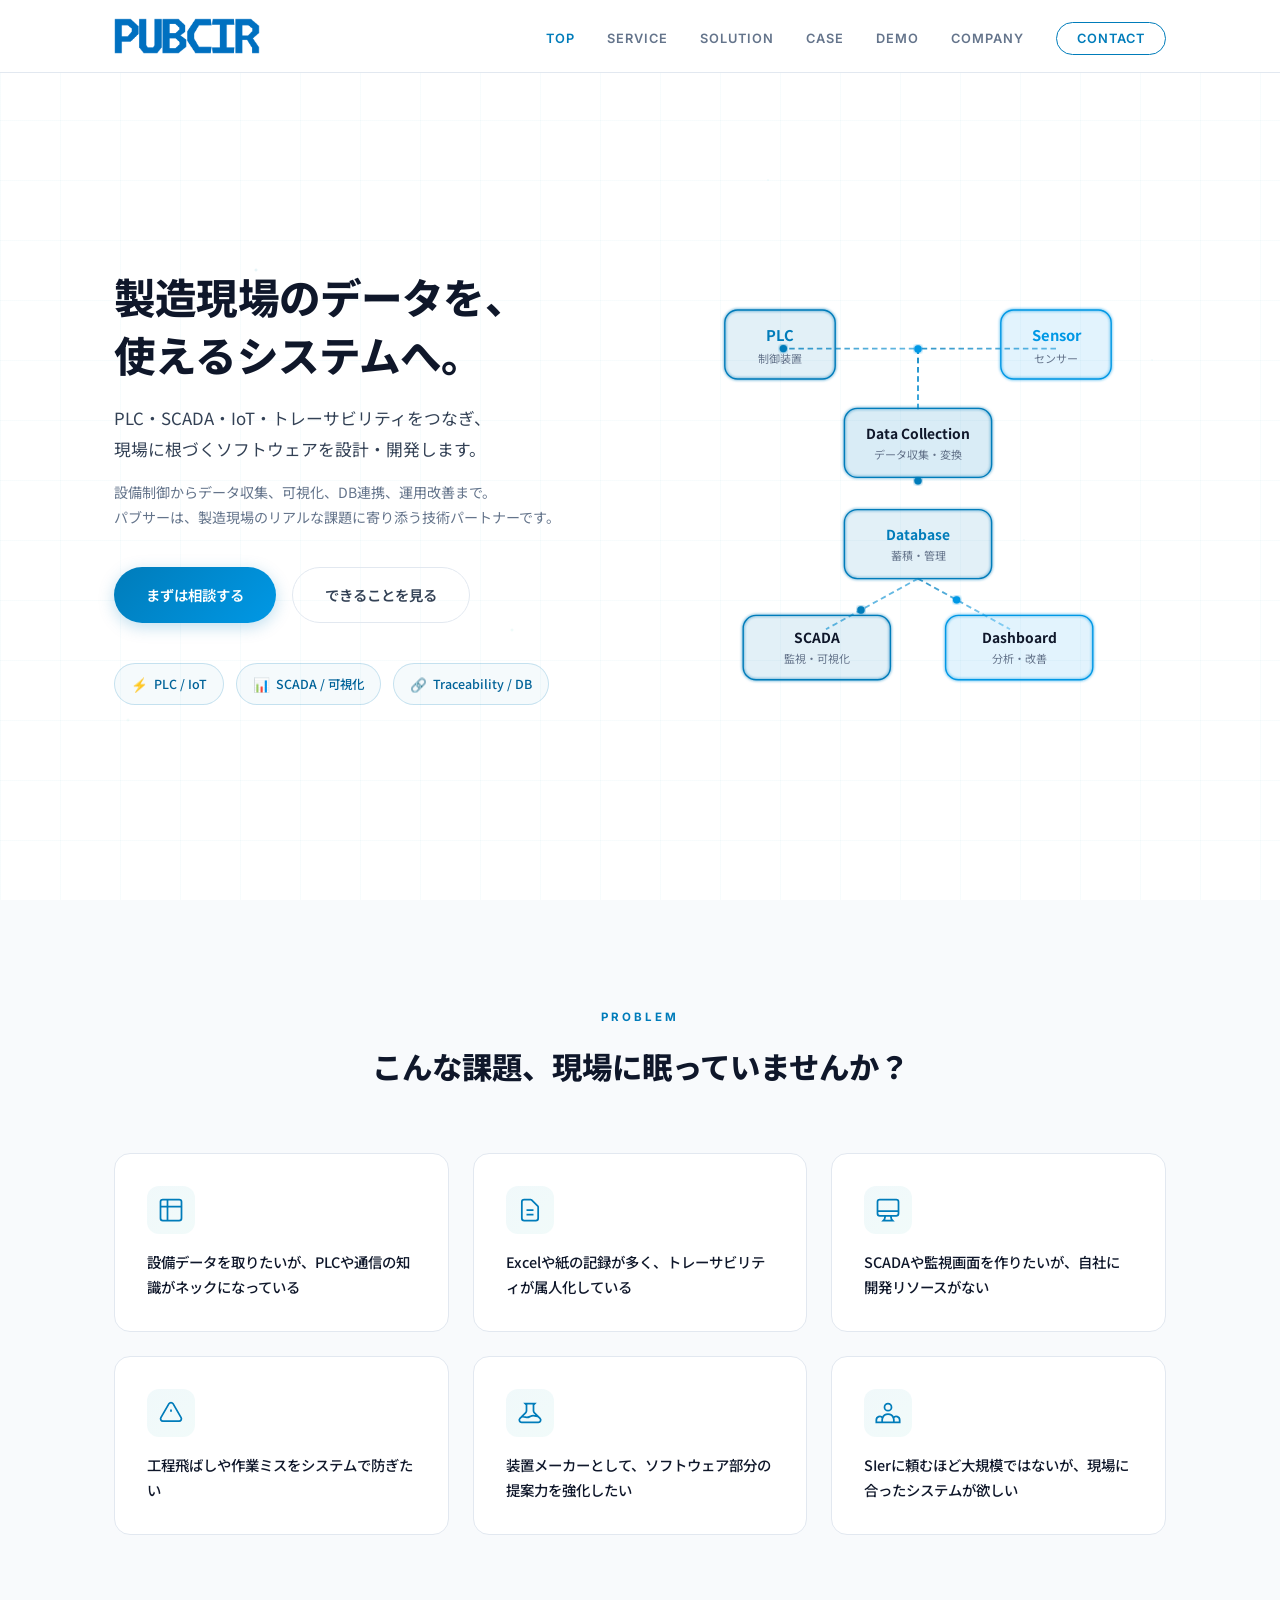
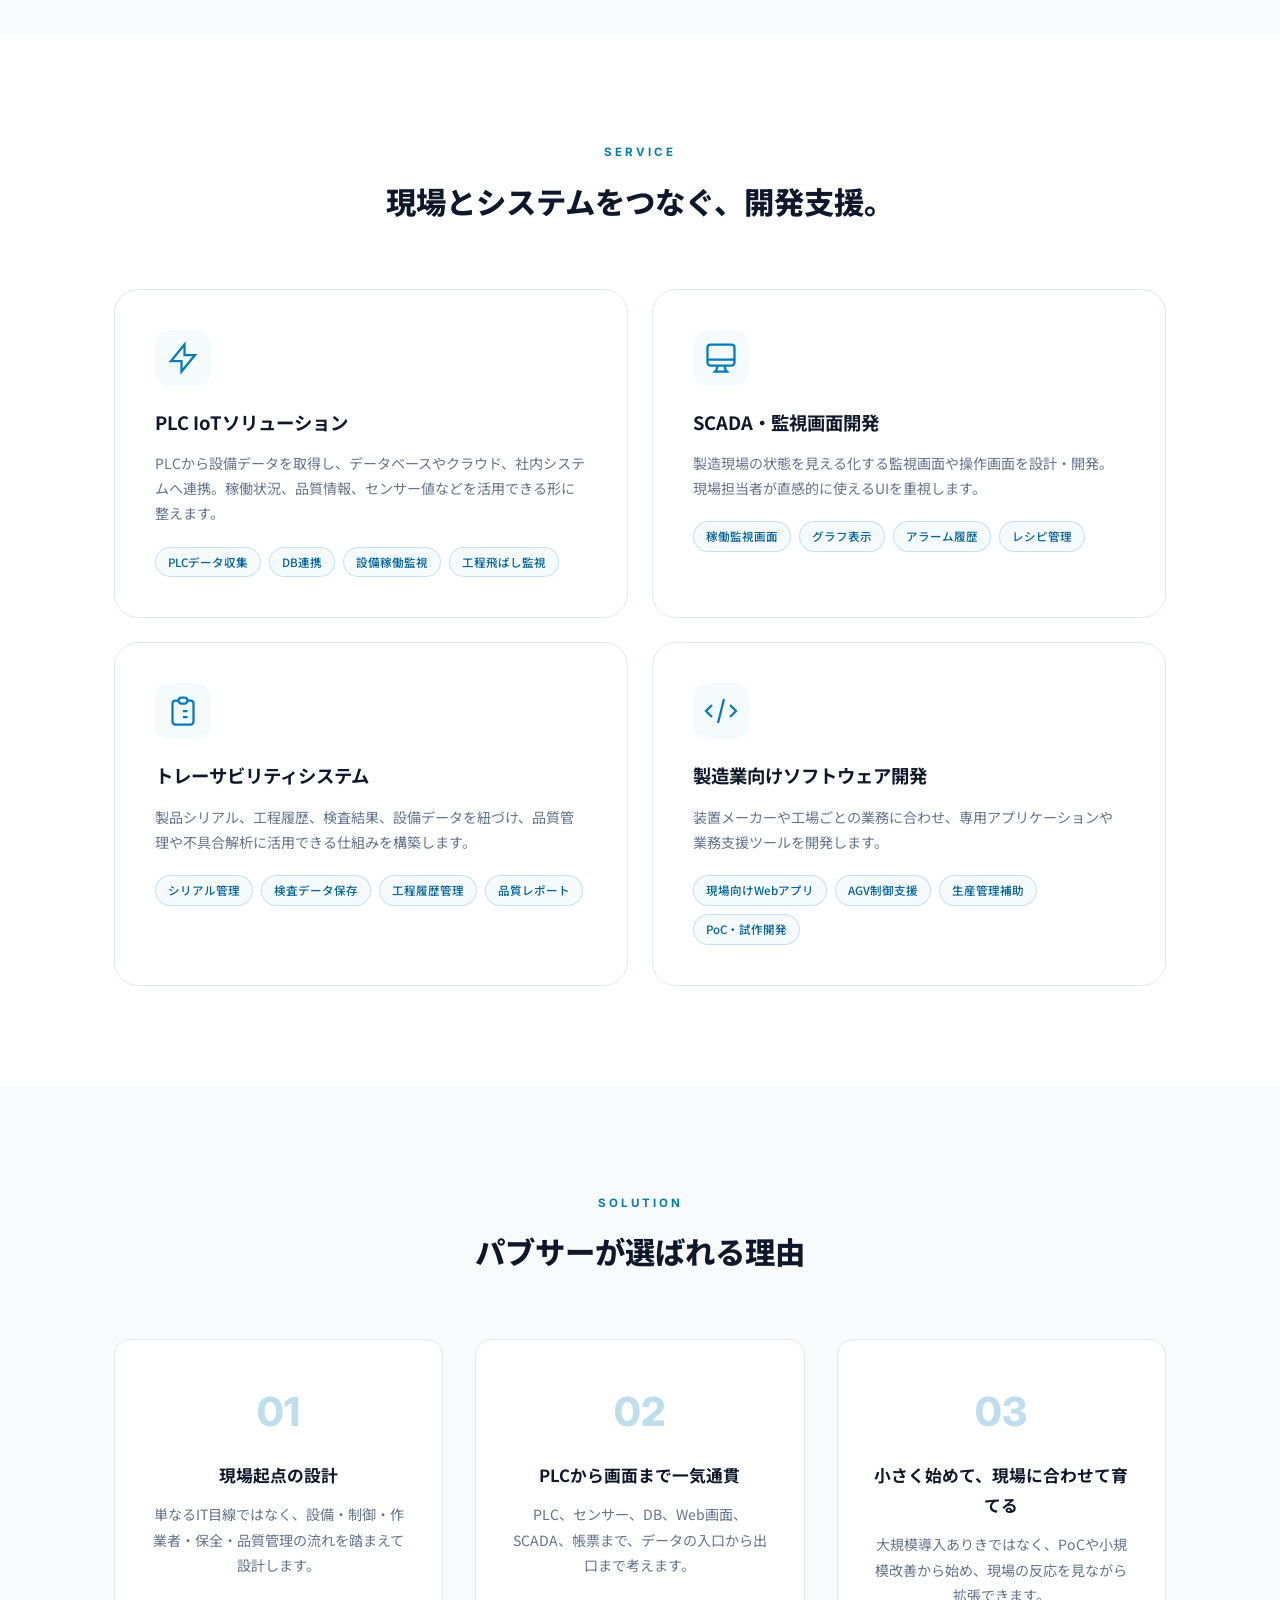
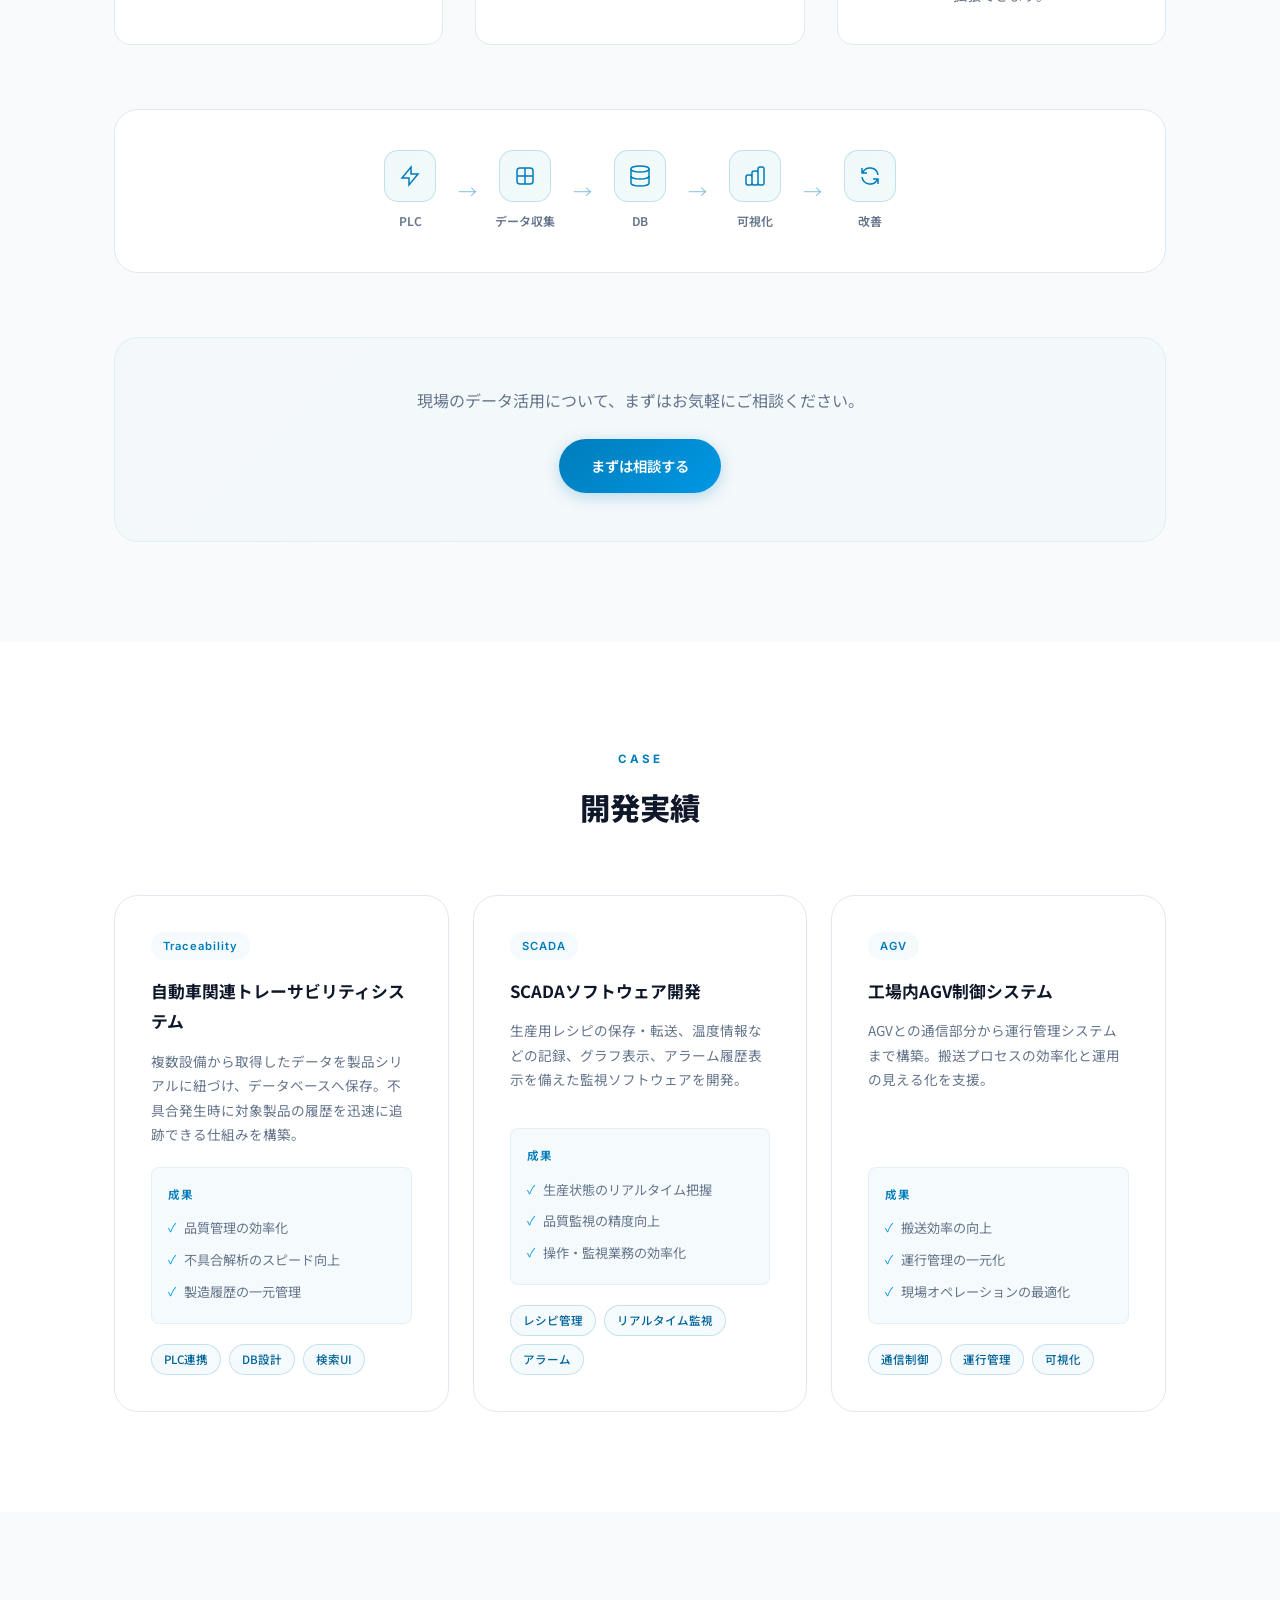
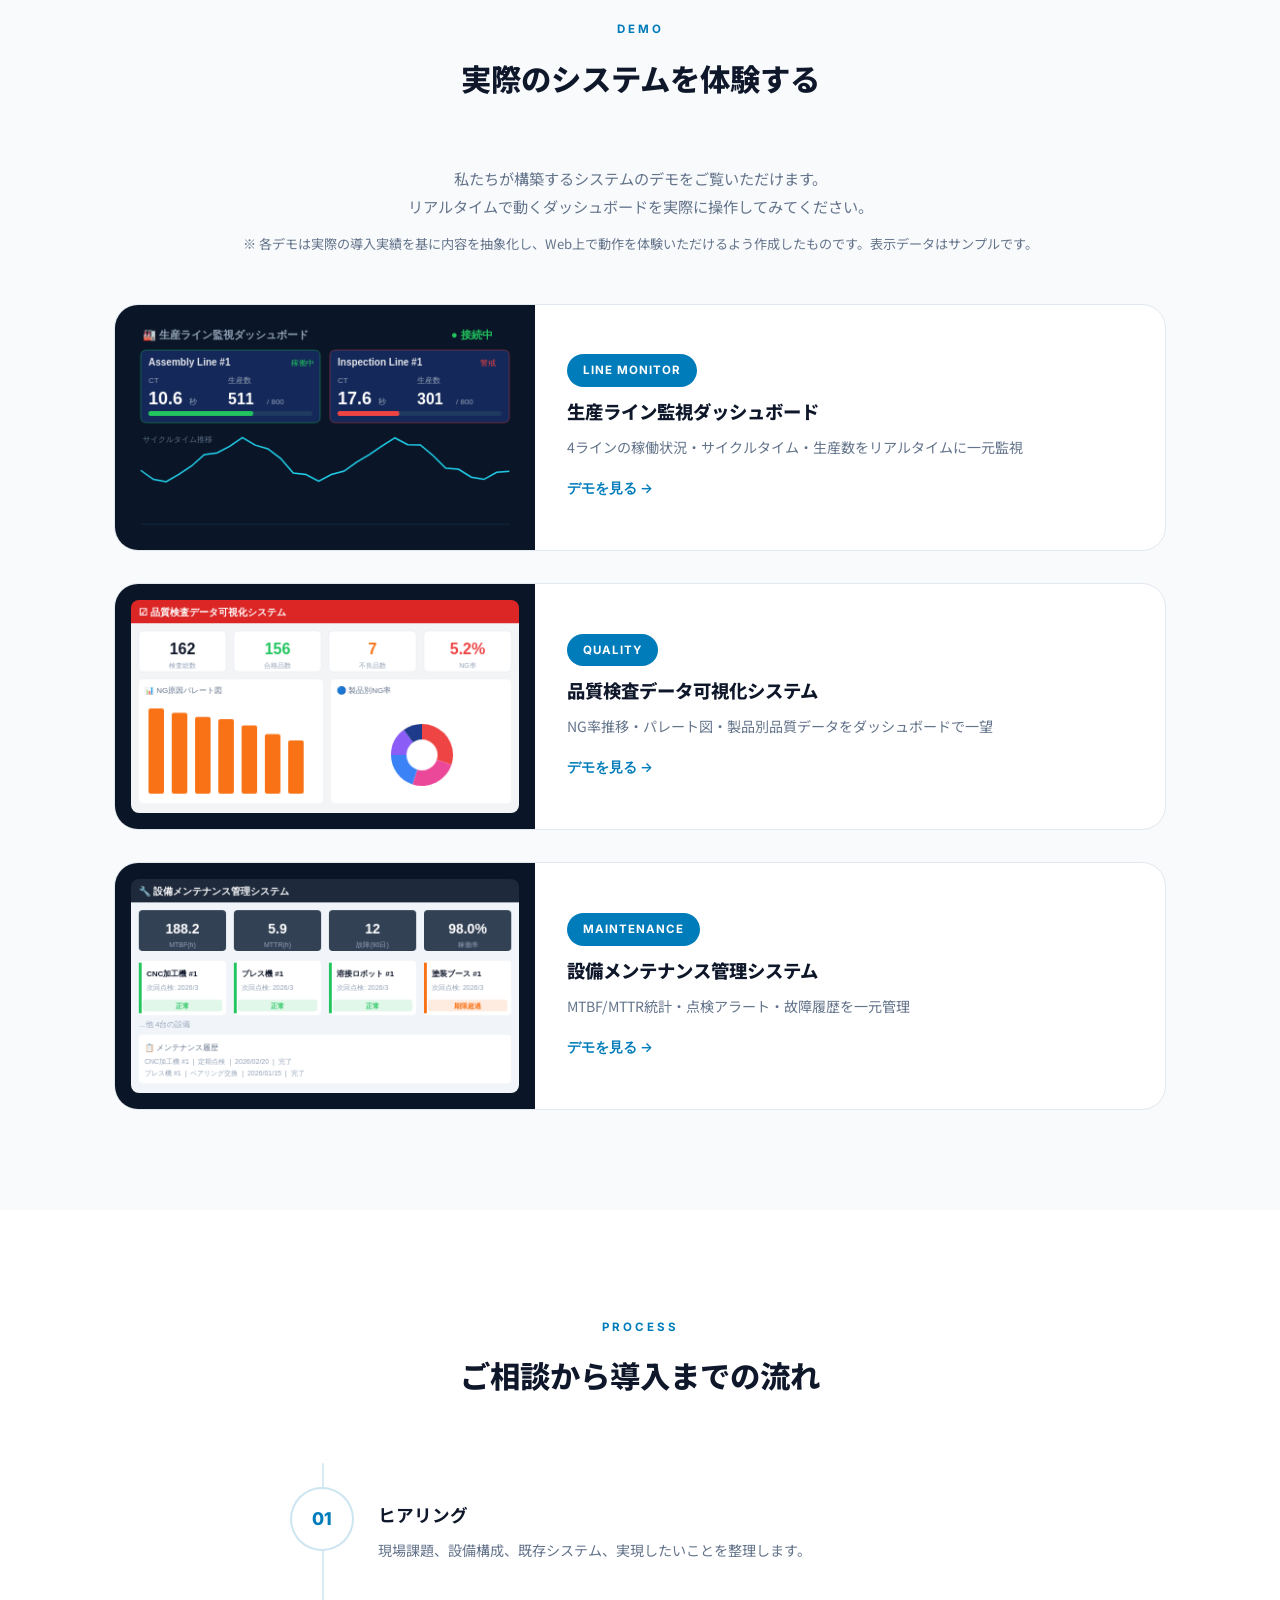
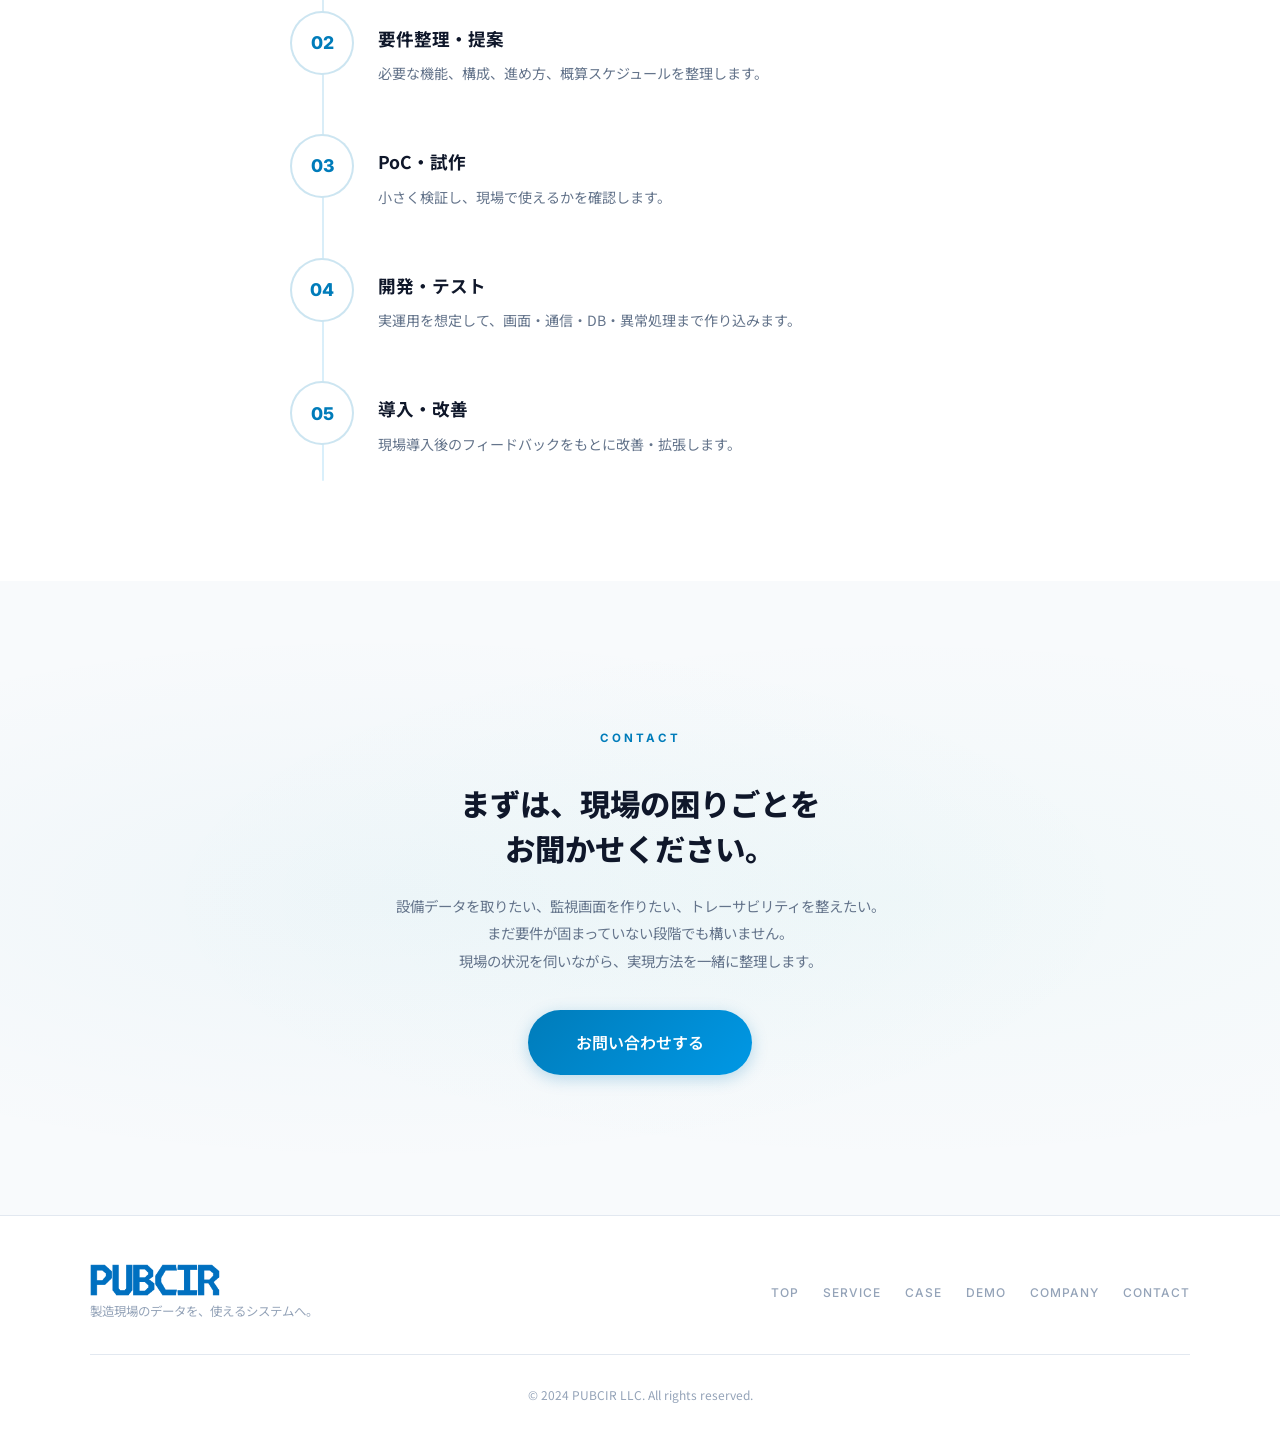
==== commit 872c8b49: "でも画面とロゴを追加" ====
--- a/index.html
+++ b/index.html
@@ -16,8 +16,7 @@
   <header class="site-header" id="header">
     <div class="header-inner">
       <a href="#top" class="logo">
-        <span class="logo-text">PUBCIR</span>
-        <span class="logo-sub">LLC</span>
+        <img src="img/pubcir_logo.png" alt="PUBCIR">
       </a>
       <button class="hamburger" id="hamburger" aria-label="メニュー">
         <span></span><span></span><span></span>
@@ -28,6 +27,7 @@
           <li><a href="#service">SERVICE</a></li>
           <li><a href="#solution">SOLUTION</a></li>
           <li><a href="#case">CASE</a></li>
+          <li><a href="demo.html">DEMO</a></li>
           <li><a href="company.html">COMPANY</a></li>
           <li><a href="contact.html" class="nav-cta">CONTACT</a></li>
         </ul>
@@ -65,8 +65,8 @@
           <svg viewBox="0 0 500 450" class="diagram-svg" xmlns="http://www.w3.org/2000/svg">
             <defs>
               <linearGradient id="lineGradient" x1="0%" y1="0%" x2="100%" y2="100%">
-                <stop offset="0%" style="stop-color:#0891B2;stop-opacity:0.8"/>
-                <stop offset="100%" style="stop-color:#14B8A6;stop-opacity:0.4"/>
+                <stop offset="0%" style="stop-color:#007CBA;stop-opacity:0.8"/>
+                <stop offset="100%" style="stop-color:#0098E5;stop-opacity:0.4"/>
               </linearGradient>
               <filter id="glow">
                 <feGaussianBlur stdDeviation="2" result="coloredBlur"/>
@@ -79,48 +79,48 @@
             <!-- Connection Lines -->
             <path class="data-line" d="M100,80 L250,80 L250,150" stroke="url(#lineGradient)" stroke-width="2" fill="none" stroke-dasharray="6,4"/>
             <path class="data-line delay-line-1" d="M400,80 L250,80 L250,150" stroke="url(#lineGradient)" stroke-width="2" fill="none" stroke-dasharray="6,4"/>
-            <path class="data-line delay-line-2" d="M250,200 L250,250" stroke="url(#lineGradient)" stroke-width="2" fill="none" stroke-dasharray="6,4"/>
-            <path class="data-line delay-line-3" d="M250,310 L150,370" stroke="url(#lineGradient)" stroke-width="2" fill="none" stroke-dasharray="6,4"/>
-            <path class="data-line delay-line-4" d="M250,310 L350,370" stroke="url(#lineGradient)" stroke-width="2" fill="none" stroke-dasharray="6,4"/>
+            <path class="data-line delay-line-2" d="M250,210 L250,260" stroke="url(#lineGradient)" stroke-width="2" fill="none" stroke-dasharray="6,4"/>
+            <path class="data-line delay-line-3" d="M250,330 L150,385" stroke="url(#lineGradient)" stroke-width="2" fill="none" stroke-dasharray="6,4"/>
+            <path class="data-line delay-line-4" d="M250,330 L350,385" stroke="url(#lineGradient)" stroke-width="2" fill="none" stroke-dasharray="6,4"/>
             <!-- PLC Node -->
-            <rect x="55" y="45" width="90" height="60" rx="12" fill="rgba(8,145,178,0.06)" stroke="#0891B2" stroke-width="1.5" filter="url(#glow)"/>
-            <text x="100" y="72" text-anchor="middle" fill="#0891B2" font-size="11" font-weight="600">PLC</text>
-            <text x="100" y="90" text-anchor="middle" fill="#64748B" font-size="9">制御装置</text>
+            <rect x="40" y="38" width="120" height="75" rx="14" fill="rgba(0,124,186,0.06)" stroke="#007CBA" stroke-width="1.5" filter="url(#glow)"/>
+            <text x="100" y="72" text-anchor="middle" fill="#007CBA" font-size="16" font-weight="700">PLC</text>
+            <text x="100" y="96" text-anchor="middle" fill="#64748B" font-size="12">制御装置</text>
             <!-- Sensor Node -->
-            <rect x="355" y="45" width="90" height="60" rx="12" fill="rgba(20,184,166,0.06)" stroke="#14B8A6" stroke-width="1.5" filter="url(#glow)"/>
-            <text x="400" y="72" text-anchor="middle" fill="#14B8A6" font-size="11" font-weight="600">Sensor</text>
-            <text x="400" y="90" text-anchor="middle" fill="#64748B" font-size="9">センサー</text>
+            <rect x="340" y="38" width="120" height="75" rx="14" fill="rgba(0,152,229,0.06)" stroke="#0098E5" stroke-width="1.5" filter="url(#glow)"/>
+            <text x="400" y="72" text-anchor="middle" fill="#0098E5" font-size="16" font-weight="700">Sensor</text>
+            <text x="400" y="96" text-anchor="middle" fill="#64748B" font-size="12">センサー</text>
             <!-- Data Collection Node -->
-            <rect x="185" y="145" width="130" height="60" rx="12" fill="rgba(8,145,178,0.08)" stroke="#0891B2" stroke-width="1.5" filter="url(#glow)"/>
-            <text x="250" y="172" text-anchor="middle" fill="#0F172A" font-size="11" font-weight="600">Data Collection</text>
-            <text x="250" y="190" text-anchor="middle" fill="#64748B" font-size="9">データ収集・変換</text>
+            <rect x="170" y="145" width="160" height="75" rx="14" fill="rgba(0,124,186,0.08)" stroke="#007CBA" stroke-width="1.5" filter="url(#glow)"/>
+            <text x="250" y="178" text-anchor="middle" fill="#0F172A" font-size="15" font-weight="700">Data Collection</text>
+            <text x="250" y="200" text-anchor="middle" fill="#64748B" font-size="12">データ収集・変換</text>
             <!-- Database Node -->
-            <rect x="185" y="250" width="130" height="60" rx="12" fill="rgba(6,182,212,0.06)" stroke="#06B6D4" stroke-width="1.5" filter="url(#glow)"/>
-            <text x="250" y="277" text-anchor="middle" fill="#0891B2" font-size="11" font-weight="600">Database</text>
-            <text x="250" y="295" text-anchor="middle" fill="#64748B" font-size="9">蓄積・管理</text>
+            <rect x="170" y="255" width="160" height="75" rx="14" fill="rgba(0,124,186,0.06)" stroke="#007CBA" stroke-width="1.5" filter="url(#glow)"/>
+            <text x="250" y="288" text-anchor="middle" fill="#007CBA" font-size="15" font-weight="700">Database</text>
+            <text x="250" y="310" text-anchor="middle" fill="#64748B" font-size="12">蓄積・管理</text>
             <!-- SCADA Node -->
-            <rect x="80" y="355" width="130" height="60" rx="12" fill="rgba(8,145,178,0.06)" stroke="#0891B2" stroke-width="1.5" filter="url(#glow)"/>
-            <text x="145" y="382" text-anchor="middle" fill="#0F172A" font-size="11" font-weight="600">SCADA</text>
-            <text x="145" y="400" text-anchor="middle" fill="#64748B" font-size="9">監視・可視化</text>
+            <rect x="60" y="370" width="160" height="70" rx="14" fill="rgba(0,124,186,0.06)" stroke="#007CBA" stroke-width="1.5" filter="url(#glow)"/>
+            <text x="140" y="400" text-anchor="middle" fill="#0F172A" font-size="15" font-weight="700">SCADA</text>
+            <text x="140" y="422" text-anchor="middle" fill="#64748B" font-size="12">監視・可視化</text>
             <!-- Dashboard Node -->
-            <rect x="290" y="355" width="130" height="60" rx="12" fill="rgba(20,184,166,0.06)" stroke="#14B8A6" stroke-width="1.5" filter="url(#glow)"/>
-            <text x="355" y="382" text-anchor="middle" fill="#0F172A" font-size="11" font-weight="600">Dashboard</text>
-            <text x="355" y="400" text-anchor="middle" fill="#64748B" font-size="9">分析・改善</text>
+            <rect x="280" y="370" width="160" height="70" rx="14" fill="rgba(0,152,229,0.06)" stroke="#0098E5" stroke-width="1.5" filter="url(#glow)"/>
+            <text x="360" y="400" text-anchor="middle" fill="#0F172A" font-size="15" font-weight="700">Dashboard</text>
+            <text x="360" y="422" text-anchor="middle" fill="#64748B" font-size="12">分析・改善</text>
             <!-- Animated dots -->
-            <circle r="3" fill="#0891B2" filter="url(#glow)">
+            <circle r="4" fill="#007CBA" filter="url(#glow)">
               <animateMotion dur="3s" repeatCount="indefinite" path="M100,80 L250,80 L250,150"/>
             </circle>
-            <circle r="3" fill="#14B8A6" filter="url(#glow)">
+            <circle r="4" fill="#0098E5" filter="url(#glow)">
               <animateMotion dur="3s" repeatCount="indefinite" path="M400,80 L250,80 L250,150" begin="1s"/>
             </circle>
-            <circle r="3" fill="#06B6D4" filter="url(#glow)">
-              <animateMotion dur="2s" repeatCount="indefinite" path="M250,200 L250,250" begin="0.5s"/>
+            <circle r="4" fill="#007CBA" filter="url(#glow)">
+              <animateMotion dur="2s" repeatCount="indefinite" path="M250,210 L250,260" begin="0.5s"/>
             </circle>
-            <circle r="3" fill="#0891B2" filter="url(#glow)">
-              <animateMotion dur="2.5s" repeatCount="indefinite" path="M250,310 L150,370" begin="1.5s"/>
+            <circle r="4" fill="#007CBA" filter="url(#glow)">
+              <animateMotion dur="2.5s" repeatCount="indefinite" path="M250,330 L150,385" begin="1.5s"/>
             </circle>
-            <circle r="3" fill="#14B8A6" filter="url(#glow)">
-              <animateMotion dur="2.5s" repeatCount="indefinite" path="M250,310 L350,370" begin="2s"/>
+            <circle r="4" fill="#0098E5" filter="url(#glow)">
+              <animateMotion dur="2.5s" repeatCount="indefinite" path="M250,330 L350,385" begin="2s"/>
             </circle>
           </svg>
         </div>
@@ -186,7 +186,7 @@
       <div class="service-grid">
         <div class="service-card scroll-reveal">
           <div class="service-icon">
-            <svg width="36" height="36" viewBox="0 0 24 24" fill="none" stroke="#0891B2" stroke-width="1.5"><path d="M13 10V3L4 14h7v7l9-11h-7z"/></svg>
+            <svg width="36" height="36" viewBox="0 0 24 24" fill="none" stroke="#007CBA" stroke-width="1.5"><path d="M13 10V3L4 14h7v7l9-11h-7z"/></svg>
           </div>
           <h3 class="service-title">PLC IoTソリューション</h3>
           <p class="service-desc">PLCから設備データを取得し、データベースやクラウド、社内システムへ連携。稼働状況、品質情報、センサー値などを活用できる形に整えます。</p>
@@ -199,7 +199,7 @@
         </div>
         <div class="service-card scroll-reveal">
           <div class="service-icon">
-            <svg width="36" height="36" viewBox="0 0 24 24" fill="none" stroke="#06B6D4" stroke-width="1.5"><path d="M9.75 17L9 20l-1 1h8l-1-1-.75-3M3 13h18M5 17h14a2 2 0 002-2V5a2 2 0 00-2-2H5a2 2 0 00-2 2v10a2 2 0 002 2z"/></svg>
+            <svg width="36" height="36" viewBox="0 0 24 24" fill="none" stroke="#007CBA" stroke-width="1.5"><path d="M9.75 17L9 20l-1 1h8l-1-1-.75-3M3 13h18M5 17h14a2 2 0 002-2V5a2 2 0 00-2-2H5a2 2 0 00-2 2v10a2 2 0 002 2z"/></svg>
           </div>
           <h3 class="service-title">SCADA・監視画面開発</h3>
           <p class="service-desc">製造現場の状態を見える化する監視画面や操作画面を設計・開発。現場担当者が直感的に使えるUIを重視します。</p>
@@ -212,7 +212,7 @@
         </div>
         <div class="service-card scroll-reveal">
           <div class="service-icon">
-            <svg width="36" height="36" viewBox="0 0 24 24" fill="none" stroke="#14B8A6" stroke-width="1.5"><path d="M9 5H7a2 2 0 00-2 2v12a2 2 0 002 2h10a2 2 0 002-2V7a2 2 0 00-2-2h-2M9 5a2 2 0 002 2h2a2 2 0 002-2M9 5a2 2 0 012-2h2a2 2 0 012 2m-3 7h3m-3 4h3m-6-4h.01M9 16h.01"/></svg>
+            <svg width="36" height="36" viewBox="0 0 24 24" fill="none" stroke="#007CBA" stroke-width="1.5"><path d="M9 5H7a2 2 0 00-2 2v12a2 2 0 002 2h10a2 2 0 002-2V7a2 2 0 00-2-2h-2M9 5a2 2 0 002 2h2a2 2 0 002-2M9 5a2 2 0 012-2h2a2 2 0 012 2m-3 7h3m-3 4h3m-6-4h.01M9 16h.01"/></svg>
           </div>
           <h3 class="service-title">トレーサビリティシステム</h3>
           <p class="service-desc">製品シリアル、工程履歴、検査結果、設備データを紐づけ、品質管理や不具合解析に活用できる仕組みを構築します。</p>
@@ -225,7 +225,7 @@
         </div>
         <div class="service-card scroll-reveal">
           <div class="service-icon">
-            <svg width="36" height="36" viewBox="0 0 24 24" fill="none" stroke="#0891B2" stroke-width="1.5"><path d="M10 20l4-16m4 4l4 4-4 4M6 16l-4-4 4-4"/></svg>
+            <svg width="36" height="36" viewBox="0 0 24 24" fill="none" stroke="#007CBA" stroke-width="1.5"><path d="M10 20l4-16m4 4l4 4-4 4M6 16l-4-4 4-4"/></svg>
           </div>
           <h3 class="service-title">製造業向けソフトウェア開発</h3>
           <p class="service-desc">装置メーカーや工場ごとの業務に合わせ、専用アプリケーションや業務支援ツールを開発します。</p>
@@ -378,8 +378,60 @@
     </div>
   </section>
 
+  <!-- Demo Section -->
+  <section class="section section-alt" id="demo">
+    <div class="container">
+      <div class="section-header scroll-reveal">
+        <span class="section-label">DEMO</span>
+        <h2 class="section-title">実際のシステムを体験する</h2>
+      </div>
+      <p class="company-intro scroll-reveal" style="margin-bottom:12px">
+        私たちが構築するシステムのデモをご覧いただけます。<br>
+        リアルタイムで動くダッシュボードを実際に操作してみてください。
+      </p>
+      <p class="company-intro scroll-reveal" style="font-size:0.82rem;color:#64748B;margin-bottom:48px">
+        ※ 各デモは実際の導入実績を基に内容を抽象化し、Web上で動作を体験いただけるよう作成したものです。表示データはサンプルです。
+      </p>
+      <div class="demo-preview-grid">
+        <a href="demo/production-monitor.html" class="demo-preview-card scroll-reveal">
+          <div class="demo-preview-canvas-wrap">
+            <canvas id="previewProduction" width="400" height="220"></canvas>
+          </div>
+          <div class="demo-preview-info">
+            <span class="demo-card-badge" style="margin:0 0 8px">Line Monitor</span>
+            <h3>生産ライン監視ダッシュボード</h3>
+            <p>4ラインの稼働状況・サイクルタイム・生産数をリアルタイムに一元監視</p>
+            <span class="demo-link-text">デモを見る →</span>
+          </div>
+        </a>
+        <a href="demo/quality-inspection.html" class="demo-preview-card scroll-reveal">
+          <div class="demo-preview-canvas-wrap">
+            <canvas id="previewQuality" width="400" height="220"></canvas>
+          </div>
+          <div class="demo-preview-info">
+            <span class="demo-card-badge" style="margin:0 0 8px">Quality</span>
+            <h3>品質検査データ可視化システム</h3>
+            <p>NG率推移・パレート図・製品別品質データをダッシュボードで一望</p>
+            <span class="demo-link-text">デモを見る →</span>
+          </div>
+        </a>
+        <a href="demo/maintenance.html" class="demo-preview-card scroll-reveal">
+          <div class="demo-preview-canvas-wrap">
+            <canvas id="previewMaintenance" width="400" height="220"></canvas>
+          </div>
+          <div class="demo-preview-info">
+            <span class="demo-card-badge" style="margin:0 0 8px">Maintenance</span>
+            <h3>設備メンテナンス管理システム</h3>
+            <p>MTBF/MTTR統計・点検アラート・故障履歴を一元管理</p>
+            <span class="demo-link-text">デモを見る →</span>
+          </div>
+        </a>
+      </div>
+    </div>
+  </section>
+
   <!-- Process Section -->
-  <section class="section section-alt">
+  <section class="section section-light">
     <div class="container">
       <div class="section-header scroll-reveal">
         <span class="section-label">PROCESS</span>
@@ -441,13 +493,14 @@
   <footer class="site-footer">
     <div class="footer-inner">
       <div>
-        <div class="footer-logo-text">PUBCIR</div>
+        <a href="index.html" class="logo"><img src="img/pubcir_logo.png" alt="PUBCIR" style="height:32px"></a>
         <p class="footer-tagline">製造現場のデータを、使えるシステムへ。</p>
       </div>
       <nav class="footer-nav">
         <a href="#top">TOP</a>
         <a href="#service">SERVICE</a>
         <a href="#case">CASE</a>
+        <a href="demo.html">DEMO</a>
         <a href="company.html">COMPANY</a>
         <a href="contact.html">CONTACT</a>
       </nav>
--- a/css/style.css
+++ b/css/style.css
@@ -18,14 +18,14 @@
   --text-secondary: #334155;
   --text-sub: #64748B;
   --text-muted: #94A3B8;
-  --accent: #0891B2;
-  --accent-light: #06B6D4;
-  --accent-dark: #0E7490;
-  --accent-teal: #14B8A6;
-  --accent-bg: rgba(8, 145, 178, 0.04);
-  --accent-bg-hover: rgba(8, 145, 178, 0.08);
+  --accent: #007CBA;
+  --accent-light: #0098E5;
+  --accent-dark: #006399;
+  --accent-teal: #0098E5;
+  --accent-bg: rgba(0, 124, 186, 0.04);
+  --accent-bg-hover: rgba(0, 124, 186, 0.08);
   --border: #E2E8F0;
-  --border-accent: rgba(8, 145, 178, 0.2);
+  --border-accent: rgba(0, 124, 186, 0.2);
   --radius-sm: 8px;
   --radius-md: 16px;
   --radius-lg: 24px;
@@ -100,8 +100,13 @@
 
 .logo {
   display: flex;
-  align-items: baseline;
+  align-items: center;
   gap: 6px;
+}
+
+.logo img {
+  height: 36px;
+  width: auto;
 }
 
 .logo-text {
@@ -343,12 +348,12 @@
 .btn-primary {
   background: linear-gradient(135deg, var(--accent), var(--accent-teal));
   color: #fff;
-  box-shadow: 0 4px 16px rgba(8, 145, 178, 0.25);
+  box-shadow: 0 4px 16px rgba(0, 124, 186, 0.25);
 }
 
 .btn-primary:hover {
   transform: translateY(-2px);
-  box-shadow: 0 8px 24px rgba(8, 145, 178, 0.35);
+  box-shadow: 0 8px 24px rgba(0, 124, 186, 0.35);
 }
 
 .btn-glow {
@@ -356,8 +361,8 @@
 }
 
 @keyframes btnGlow {
-  0%, 100% { box-shadow: 0 4px 16px rgba(8, 145, 178, 0.25); }
-  50% { box-shadow: 0 4px 24px rgba(8, 145, 178, 0.4); }
+  0%, 100% { box-shadow: 0 4px 16px rgba(0, 124, 186, 0.25); }
+  50% { box-shadow: 0 4px 24px rgba(0, 124, 186, 0.4); }
 }
 
 .btn-secondary {
@@ -701,7 +706,7 @@
   padding: 16px;
   background: var(--accent-bg);
   border-radius: var(--radius-sm);
-  border: 1px solid rgba(8, 145, 178, 0.08);
+  border: 1px solid rgba(0, 124, 186, 0.08);
 }
 
 .case-result-label {
@@ -861,6 +866,217 @@
   color: var(--text-primary);
 }
 
+/* --- Demo Catalog --- */
+.demo-catalog {
+  display: flex;
+  flex-direction: column;
+  gap: 32px;
+}
+
+.demo-card {
+  display: flex;
+  flex-direction: column;
+  background: #fff;
+  border: 1px solid var(--border);
+  border-radius: var(--radius-lg);
+  overflow: hidden;
+  transition: var(--transition);
+  cursor: pointer;
+  color: inherit;
+}
+
+.demo-card:hover {
+  transform: translateY(-4px);
+  box-shadow: var(--shadow-lg);
+  border-color: var(--border-accent);
+}
+
+.demo-card-badge {
+  display: inline-block;
+  padding: 6px 16px;
+  font-family: 'Inter', sans-serif;
+  font-size: 0.72rem;
+  font-weight: 700;
+  letter-spacing: 1px;
+  color: #fff;
+  background: var(--accent);
+  align-self: flex-start;
+  margin: 28px 0 0 28px;
+  border-radius: 100px;
+  text-transform: uppercase;
+}
+
+.demo-card-body {
+  padding: 20px 28px 16px;
+  flex-grow: 1;
+}
+
+.demo-card-title {
+  font-size: 1.25rem;
+  font-weight: 800;
+  color: var(--text-primary);
+  margin-bottom: 20px;
+}
+
+.demo-card-section {
+  margin-bottom: 16px;
+}
+
+.demo-card-section h4 {
+  font-size: 0.78rem;
+  font-weight: 700;
+  color: var(--accent);
+  letter-spacing: 1px;
+  margin-bottom: 6px;
+  text-transform: uppercase;
+}
+
+.demo-card-section p {
+  font-size: 0.9rem;
+  color: var(--text-secondary);
+  line-height: 1.7;
+}
+
+.demo-card-section ul {
+  padding-left: 0;
+}
+
+.demo-card-section li {
+  font-size: 0.88rem;
+  color: var(--text-sub);
+  padding: 3px 0 3px 18px;
+  position: relative;
+}
+
+.demo-card-section li::before {
+  content: '•';
+  position: absolute;
+  left: 0;
+  color: var(--accent);
+  font-weight: 700;
+}
+
+.demo-system-name {
+  font-weight: 700;
+  color: var(--text-primary) !important;
+}
+
+.demo-features {
+  display: flex;
+  flex-wrap: wrap;
+  gap: 8px;
+  margin-top: 16px;
+}
+
+.demo-card-action {
+  padding: 16px 28px 28px;
+}
+
+.demo-card-action .btn {
+  width: 100%;
+  justify-content: center;
+}
+
+/* --- Demo Preview (index page) --- */
+.demo-preview-grid {
+  display: flex;
+  flex-direction: column;
+  gap: 32px;
+}
+
+.demo-preview-card {
+  display: grid;
+  grid-template-columns: 420px 1fr;
+  background: #fff;
+  border: 1px solid var(--border);
+  border-radius: var(--radius-lg);
+  overflow: hidden;
+  transition: var(--transition);
+  cursor: pointer;
+  color: inherit;
+}
+
+.demo-preview-card:hover {
+  transform: translateY(-4px);
+  box-shadow: var(--shadow-lg);
+  border-color: var(--border-accent);
+}
+
+.demo-preview-canvas-wrap {
+  background: #0a1628;
+  display: flex;
+  align-items: center;
+  justify-content: center;
+  padding: 16px;
+  min-height: 220px;
+}
+
+.demo-preview-canvas-wrap canvas {
+  width: 100%;
+  height: auto;
+  border-radius: 8px;
+}
+
+.demo-preview-info {
+  padding: 28px 32px;
+  display: flex;
+  flex-direction: column;
+  justify-content: center;
+}
+
+.demo-preview-info h3 {
+  font-size: 1.15rem;
+  font-weight: 800;
+  color: var(--text-primary);
+  margin-bottom: 8px;
+}
+
+.demo-preview-info p {
+  font-size: 0.88rem;
+  color: var(--text-sub);
+  line-height: 1.7;
+  margin-bottom: 16px;
+}
+
+.demo-link-text {
+  font-family: 'Inter', sans-serif;
+  font-size: 0.85rem;
+  font-weight: 600;
+  color: var(--accent);
+  transition: var(--transition);
+}
+
+.demo-preview-card:hover .demo-link-text {
+  color: var(--accent-dark);
+}
+
+/* Demo catalog card layout with preview */
+.demo-catalog-card {
+  display: grid;
+  grid-template-columns: 1fr 420px;
+  background: #fff;
+  border: 1px solid var(--border);
+  border-radius: var(--radius-lg);
+  overflow: hidden;
+  transition: var(--transition);
+  cursor: pointer;
+  color: inherit;
+}
+
+.demo-catalog-card:hover {
+  transform: translateY(-4px);
+  box-shadow: var(--shadow-lg);
+  border-color: var(--border-accent);
+}
+
+.demo-catalog-card .demo-card-body {
+  padding: 28px 32px;
+}
+
+.demo-catalog-card .demo-preview-canvas-wrap {
+  border-left: 1px solid var(--border);
+}
+
 /* --- Contact Page --- */
 .contact-body {
   text-align: center;
@@ -1098,6 +1314,19 @@
 
   .case-grid {
     grid-template-columns: 1fr;
+  }
+
+  .demo-preview-card {
+    grid-template-columns: 1fr;
+  }
+
+  .demo-catalog-card {
+    grid-template-columns: 1fr;
+  }
+
+  .demo-catalog-card .demo-preview-canvas-wrap {
+    border-left: none;
+    border-top: 1px solid var(--border);
   }
 }
 
